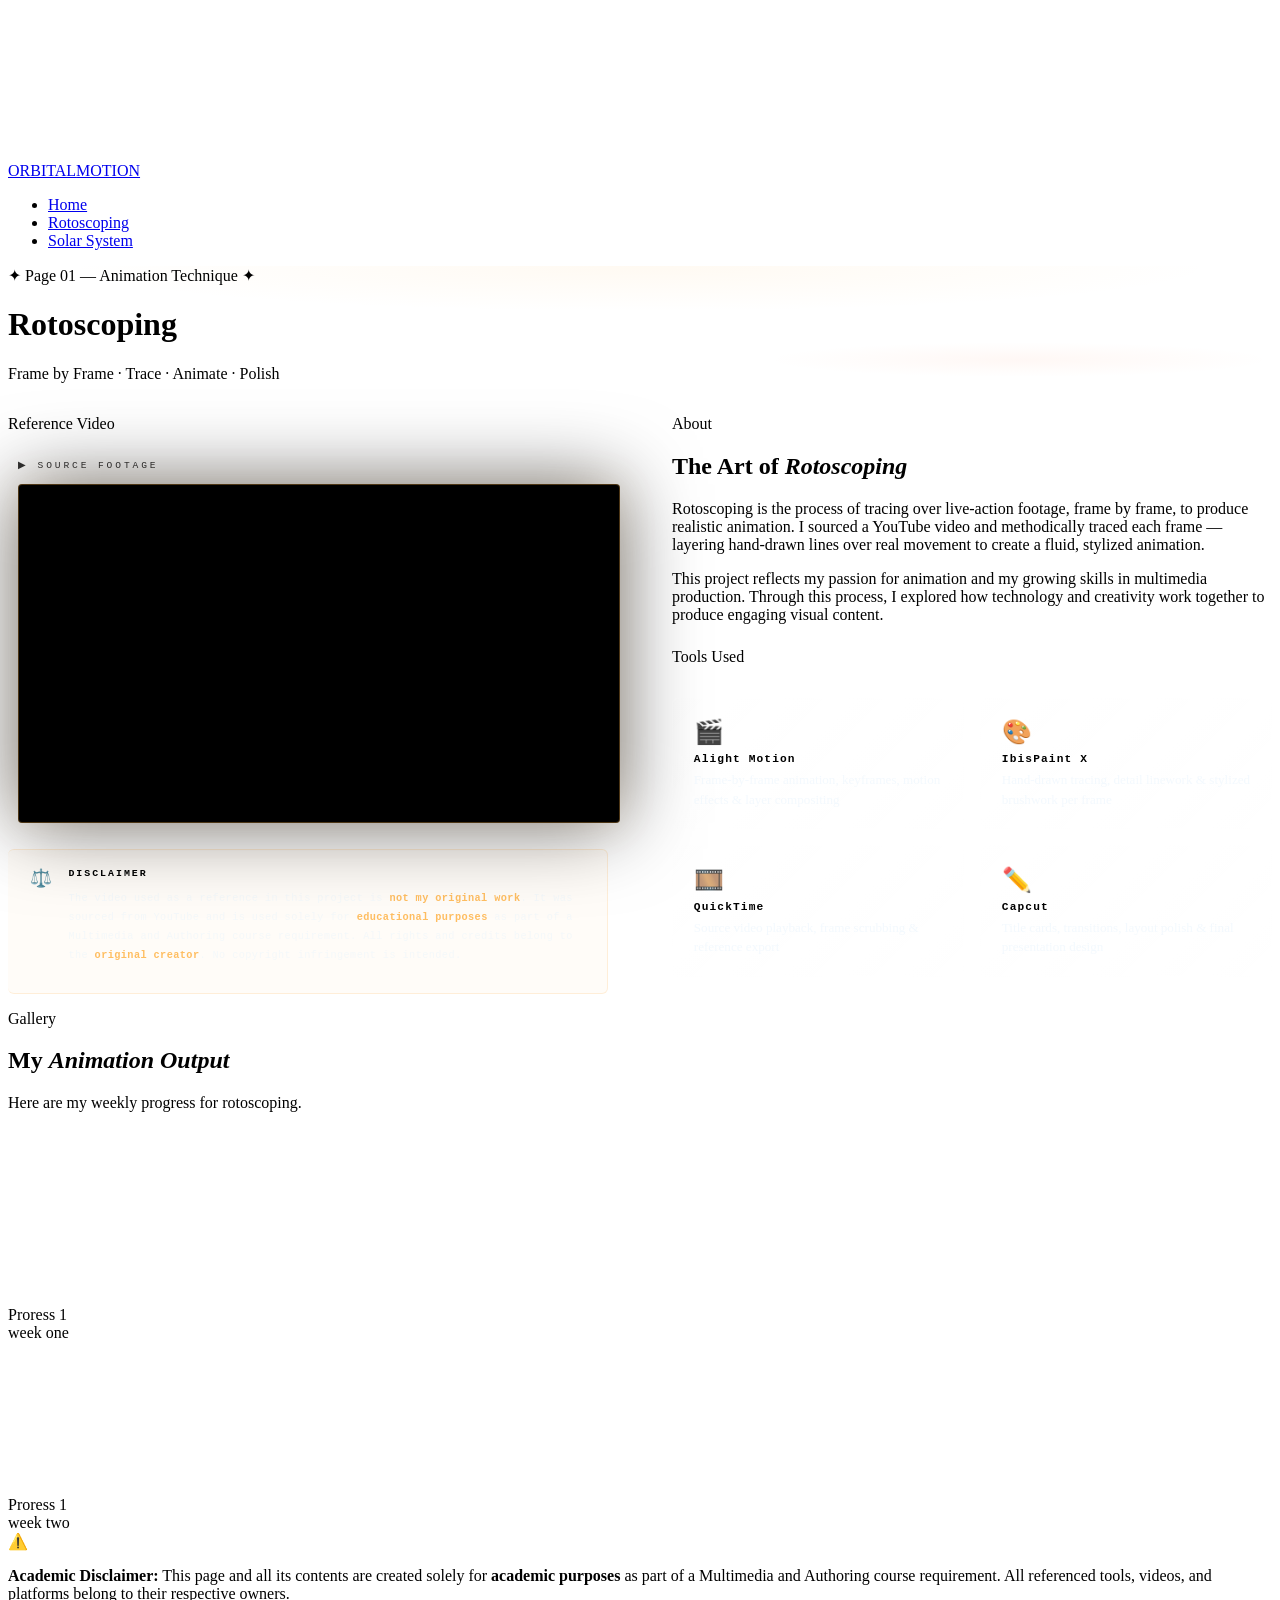
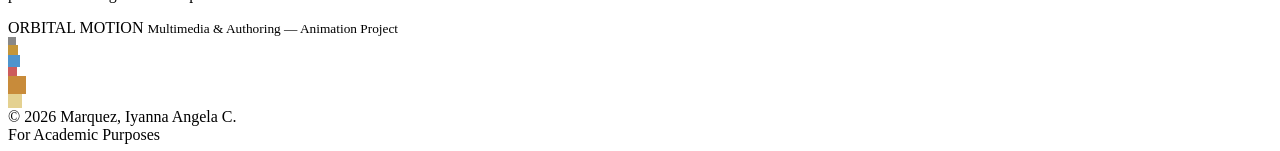
==== rotoscoping.html @ b37dc664 "Update rotoscoping.html" ====
<!DOCTYPE html>
<html lang="en">
<head>
<meta charset="UTF-8"/>
<meta name="viewport" content="width=device-width, initial-scale=1.0"/>
<title>Rotoscoping</title>
<link rel="stylesheet" href="style.css"/>
<style>

  /* ─── PAGE ACCENT ─── */
  :root { --accent: #ffb347; --accent-glow: rgba(255,179,71,0.25); }

  .page-hero {
    background:
      radial-gradient(ellipse 70% 60% at 50% 0%, rgba(255,179,71,0.07) 0%, transparent 65%),
      radial-gradient(ellipse 40% 30% at 80% 80%, rgba(255,107,53,0.05) 0%, transparent 50%);
  }

  /* ─── TWO-COL INTRO ─── */
  .intro-grid {
    display: grid;
    grid-template-columns: 1fr 1fr;
    gap: 4rem;
    align-items: start;
  }

  /* ─── VIDEO EMBED ─── */
  .video-wrap {
    position: relative;
    width: 100%;
    padding: 10px;
  }
  .video-label {
    font-family: 'Space Mono', monospace;
    font-size: 0.6rem; letter-spacing: 0.3em;
    color: var(--solar-gold); text-transform: uppercase;
    margin-bottom: 0.8rem; opacity: 0.8;
  }
  .video-frame {
    position: relative; width: 100%; aspect-ratio: 16/9;
    border-radius: 4px; overflow: hidden;
    border: 1px solid rgba(255,179,71,0.3);
    box-shadow: 0 0 40px rgba(255,179,71,0.1), 0 0 80px rgba(0,0,0,0.6);
    background: #000;
  }
  .video-frame iframe {
    position: absolute; inset: 0; width: 100%; height: 100%;
  }

  /* ─── APP CARDS ─── */
  .app-cards {
    display: grid;
    grid-template-columns: 1fr 1fr;
    gap: 1rem;
    margin-top: 2rem;
  }
  .app-card {
    background: linear-gradient(135deg, rgba(255,255,255,0.04), rgba(255,255,255,0.01));
    border: 1px solid rgba(255,255,255,0.08);
    border-radius: 6px;
    padding: 1.2rem 1.3rem;
    transition: all 0.3s ease;
    position: relative; overflow: hidden;
  }
  .app-card::before {
    content: ''; position: absolute;
    top: 0; left: 0; right: 0; height: 2px;
    opacity: 0; transition: opacity 0.3s;
  }
  .app-card.c-alight::before { background: linear-gradient(to right, #ff6b9d, #ff8c42); }
  .app-card.c-ibis::before   { background: linear-gradient(to right, #6c63ff, #a855f7); }
  .app-card.c-qt::before     { background: linear-gradient(to right, #00c9ff, #4f94cd); }
  .app-card.c-canva::before  { background: linear-gradient(to right, #00c4cc, #7c4dff); }
  .app-card:hover { border-color: rgba(255,179,71,0.3); transform: translateY(-3px); background: rgba(255,179,71,0.04); }
  .app-card:hover::before { opacity: 1; }
  .app-icon  { font-size: 1.5rem; margin-bottom: 0.45rem; display: block; }
  .app-name  { font-family: 'Orbitron', monospace; font-size: 0.7rem; font-weight: 700; color: var(--solar-gold); letter-spacing: 0.1em; margin-bottom: 0.3rem; }
  .app-role  { font-size: 0.82rem; color: rgba(232,244,253,0.5); line-height: 1.5; }

  /* ─── WORKFLOW TIMELINE ─── */
  .timeline {
    display: flex; flex-direction: column; gap: 0;
    margin-top: 1rem;
  }
  .t-step {
    display: flex; gap: 1.2rem; align-items: flex-start;
    padding-bottom: 1.6rem; position: relative;
  }
  .t-step::before {
    content: ''; position: absolute;
    left: 15px; top: 34px; bottom: 0;
    width: 1px;
    background: linear-gradient(to bottom, rgba(255,179,71,0.35), transparent);
  }
  .t-step:last-child::before { display: none; }
  .t-num {
    width: 32px; height: 32px; flex-shrink: 0;
    border: 1px solid var(--solar-gold); border-radius: 50%;
    display: flex; align-items: center; justify-content: center;
    font-family: 'Orbitron', monospace; font-size: 0.58rem; font-weight: 700;
    color: var(--solar-gold); background: rgba(255,179,71,0.07);
  }
  .t-body { padding-top: 0.4rem; }
  .t-label { font-family: 'Orbitron', monospace; font-size: 0.7rem; font-weight: 700; color: var(--starlight); letter-spacing: 0.08em; margin-bottom: 0.2rem; }
  .t-detail { font-size: 0.83rem; color: rgba(232,244,253,0.5); line-height: 1.55; }

  /* ─── MEDIA SECTION ─── */
  .media-section-header {
    display: flex; align-items: flex-end;
    justify-content: space-between;
    margin-bottom: 1.5rem; flex-wrap: wrap; gap: 1rem;
  }
  .media-count {
    font-family: 'Space Mono', monospace;
    font-size: 0.6rem; letter-spacing: 0.2em;
    color: rgba(232,244,253,0.3); text-transform: uppercase;
  }

  /* ─── VIDEO DISCLAIMER ─── */
  .vd-box {
    display: flex; gap: 1rem; align-items: flex-start;
    background: rgba(255,179,71,0.04);
    border: 1px solid rgba(255,179,71,0.18);
    border-left: 3px solid var(--solar-gold);
    border-radius: 6px;
    padding: 1.1rem 1.4rem;
    margin-top: 1rem;
  }
  .vd-box .vd-icon { font-size: 1.1rem; flex-shrink: 0; }
  .vd-box .vd-label {
    display: block; font-family: 'Orbitron', monospace;
    font-size: 0.62rem; font-weight: 700;
    letter-spacing: 0.2em; text-transform: uppercase;
    color: var(--solar-gold); margin-bottom: 0.35rem;
  }
  .vd-box .vd-text {
    font-family: 'Space Mono', monospace;
    font-size: 0.64rem; line-height: 1.85; letter-spacing: 0.04em;
    color: rgba(232,244,253,0.46);
  }
  .vd-box .vd-text strong { color: rgba(255,179,71,0.85); }

  @media (max-width: 900px) {
    .intro-grid { grid-template-columns: 1fr; gap: 2.5rem; }
    .app-cards  { grid-template-columns: 1fr; }
  }
</style>
</head>
<body>

<div id="cursor"></div>
<div id="cursor-trail"></div>
<canvas id="starfield"></canvas>

<nav>
  <a href="index.html" class="nav-logo">ORBITAL<span>MOTION</span></a>
  <ul class="nav-links">
    <li><a href="index.html">Home</a></li>
    <li><a href="rotoscoping.html" class="active">Rotoscoping</a></li>
    <li><a href="solar-system.html">Solar System</a></li>
  </ul>
</nav>

<!-- ═══ PAGE HERO ═══ -->
<div class="page-hero">
  <p class="page-eyebrow">✦ Page 01 — Animation Technique ✦</p>
  <h1 class="page-title">Rotoscoping</h1>
  <p class="page-sub">Frame by Frame · Trace · Animate · Polish</p>
</div>

<!-- ═══ INTRO + VIDEO ═══ -->
<div class="section">
  <div class="intro-grid">

    <!-- LEFT: Video -->
    <div>
      <p class="section-label">Reference Video</p>
      <div class="video-wrap">
        <div class="video-label">▶ Source Footage</div>
        <div style="position:relative;">
          <span class="vcorner vc-tl"></span>
          <span class="vcorner vc-tr"></span>
          <span class="vcorner vc-bl"></span>
          <span class="vcorner vc-br"></span>
          <div class="video-frame">
            
            <iframe
              src="https://www.youtube.com/embed/VbytAZQogH0"
              title="Rotoscoping Reference Video"
              frameborder="0"
              allow="accelerometer; autoplay; clipboard-write; encrypted-media; gyroscope; picture-in-picture"
              allowfullscreen>
            </iframe>
          </div>
        </div>
      </div>
      <div class="vd-box">
        <span class="vd-icon">⚖️</span>
        <div>
          <span class="vd-label">Disclaimer</span>
          <p class="vd-text">The video used as a reference in this project is <strong>not my original work</strong>. It was sourced from YouTube and is used solely for <strong>educational purposes</strong> as part of a Multimedia and Authoring course requirement. All rights and credits belong to the <strong>original creator</strong>. No copyright infringement is intended.</p>
        </div>
      </div>
    </div>

    <!-- RIGHT: Info -->
    <div>
      <p class="section-label">About</p>
      <h2 class="section-title">The Art of <em>Rotoscoping</em></h2>
      <p class="section-desc">Rotoscoping is the process of tracing over live-action footage, frame by frame, to produce realistic animation. I sourced a YouTube video and methodically traced each frame — layering hand-drawn lines over real movement to create a fluid, stylized animation.</p>
      <p class="section-desc">This project reflects my passion for animation and my growing skills in multimedia production. Through this process, I explored how technology and creativity work together to produce engaging visual content.</p>

      <!-- TOOLS -->
      <p class="section-label" style="margin-top:1.5rem;">Tools Used</p>
      <div class="app-cards">
        <div class="app-card c-alight">
          <span class="app-icon">🎬</span>
          <div class="app-name">Alight Motion</div>
          <div class="app-role">Frame-by-frame animation, keyframes, motion effects &amp; layer compositing</div>
        </div>
        <div class="app-card c-ibis">
          <span class="app-icon">🎨</span>
          <div class="app-name">IbisPaint X</div>
          <div class="app-role">Hand-drawn tracing, detail linework &amp; stylized brushwork per frame</div>
        </div>
        <div class="app-card c-qt">
          <span class="app-icon">🎞️</span>
          <div class="app-name">QuickTime</div>
          <div class="app-role">Source video playback, frame scrubbing &amp; reference export</div>
        </div>
        <div class="app-card c-canva">
          <span class="app-icon">✏️</span>
          <div class="app-name">Capcut</div>
          <div class="app-role">Title cards, transitions, layout polish &amp; final presentation design</div>
        </div>
      </div>
    </div>

  </div>
</div>

<div class="divider"></div>

<!-- ═══ MEDIA GALLERY═══ -->
<div class="section">
  <div class="media-section-header">
    <div>
      <p class="section-label">Gallery</p>
      <h2 class="section-title">My <em>Animation Output</em></h2>
      <p class="section-desc">Here are my weekly progress for rotoscoping.</p>
    </div>
    <span class="media-count"></span>
  </div>
  
  <!-- Final -->
  <!--
  <div class="media-grid">
   
    <div class="media-card">
      <div class="media-placeholder">
        <span class="media-placeholder-icon">🎬</span>
        <span class="media-placeholder-text">To accomplish</span>
      </div>
      <div class="media-card-top" style="background: linear-gradient(to right, #ff6b9d, #ffb347);"></div>
      <div class="media-info">
        <div class="media-title">Final Rotoscoping Animation</div>
        <div class="media-desc">To be accomplished after week twelve</div>
      </div>
    </div> --!>

    <!-- Progress 1 -->
    <div class="media-card">
      <div class="media-embed">
        <iframe src="https://www.youtube.com/embed/d7saIX1YpRc" frameborder="0" allowfullscreen></iframe>
      </div>
      <div class="media-info">
        <div class="media-title">Proress 1</div>
        <div class="media-desc">week one</div>
      </div>
    </div>
    
       <!-- Progress 2 -->
    <div class="media-card">
      <div class="media-embed">
        <iframe src="https://www.youtube.com/embed/OAbvPOMg3tg" frameborder="0" allowfullscreen></iframe>
      </div>
      <div class="media-info">
        <div class="media-title">Proress 1</div>
        <div class="media-desc">week two</div>
      </div>
    </div>

        <!-- Progress 3 -->   

  </div>
</div>

<!-- ACADEMIC DISCLAIMER -->
<div class="disclaimer-banner">
  <span class="disclaimer-icon">⚠️</span>
  <p><strong>Academic Disclaimer:</strong> This page and all its contents are created solely for <strong>academic purposes</strong> as part of a Multimedia and Authoring course requirement. All referenced tools, videos, and platforms belong to their respective owners.</p>
</div>

<footer>
  <div class="footer-brand">
    ORBITAL MOTION
    <small>Multimedia &amp; Authoring — Animation Project</small>
  </div>
  <div class="footer-planets">
    <div class="fp" style="background:#888;width:8px;height:8px;"></div>
    <div class="fp" style="background:#c4963a;width:10px;height:10px;"></div>
    <div class="fp" style="background:#4f94cd;width:12px;height:12px;"></div>
    <div class="fp" style="background:#cd5c5c;width:9px;height:9px;"></div>
    <div class="fp" style="background:#c88b3a;width:18px;height:18px;"></div>
    <div class="fp" style="background:#e4d191;width:14px;height:14px;"></div>
  </div>
  <div class="footer-copy">© 2026 Marquez, Iyanna Angela C.<br/>For Academic Purposes</div>
</footer>

<script src="stars.js"></script>
</body>
</html>
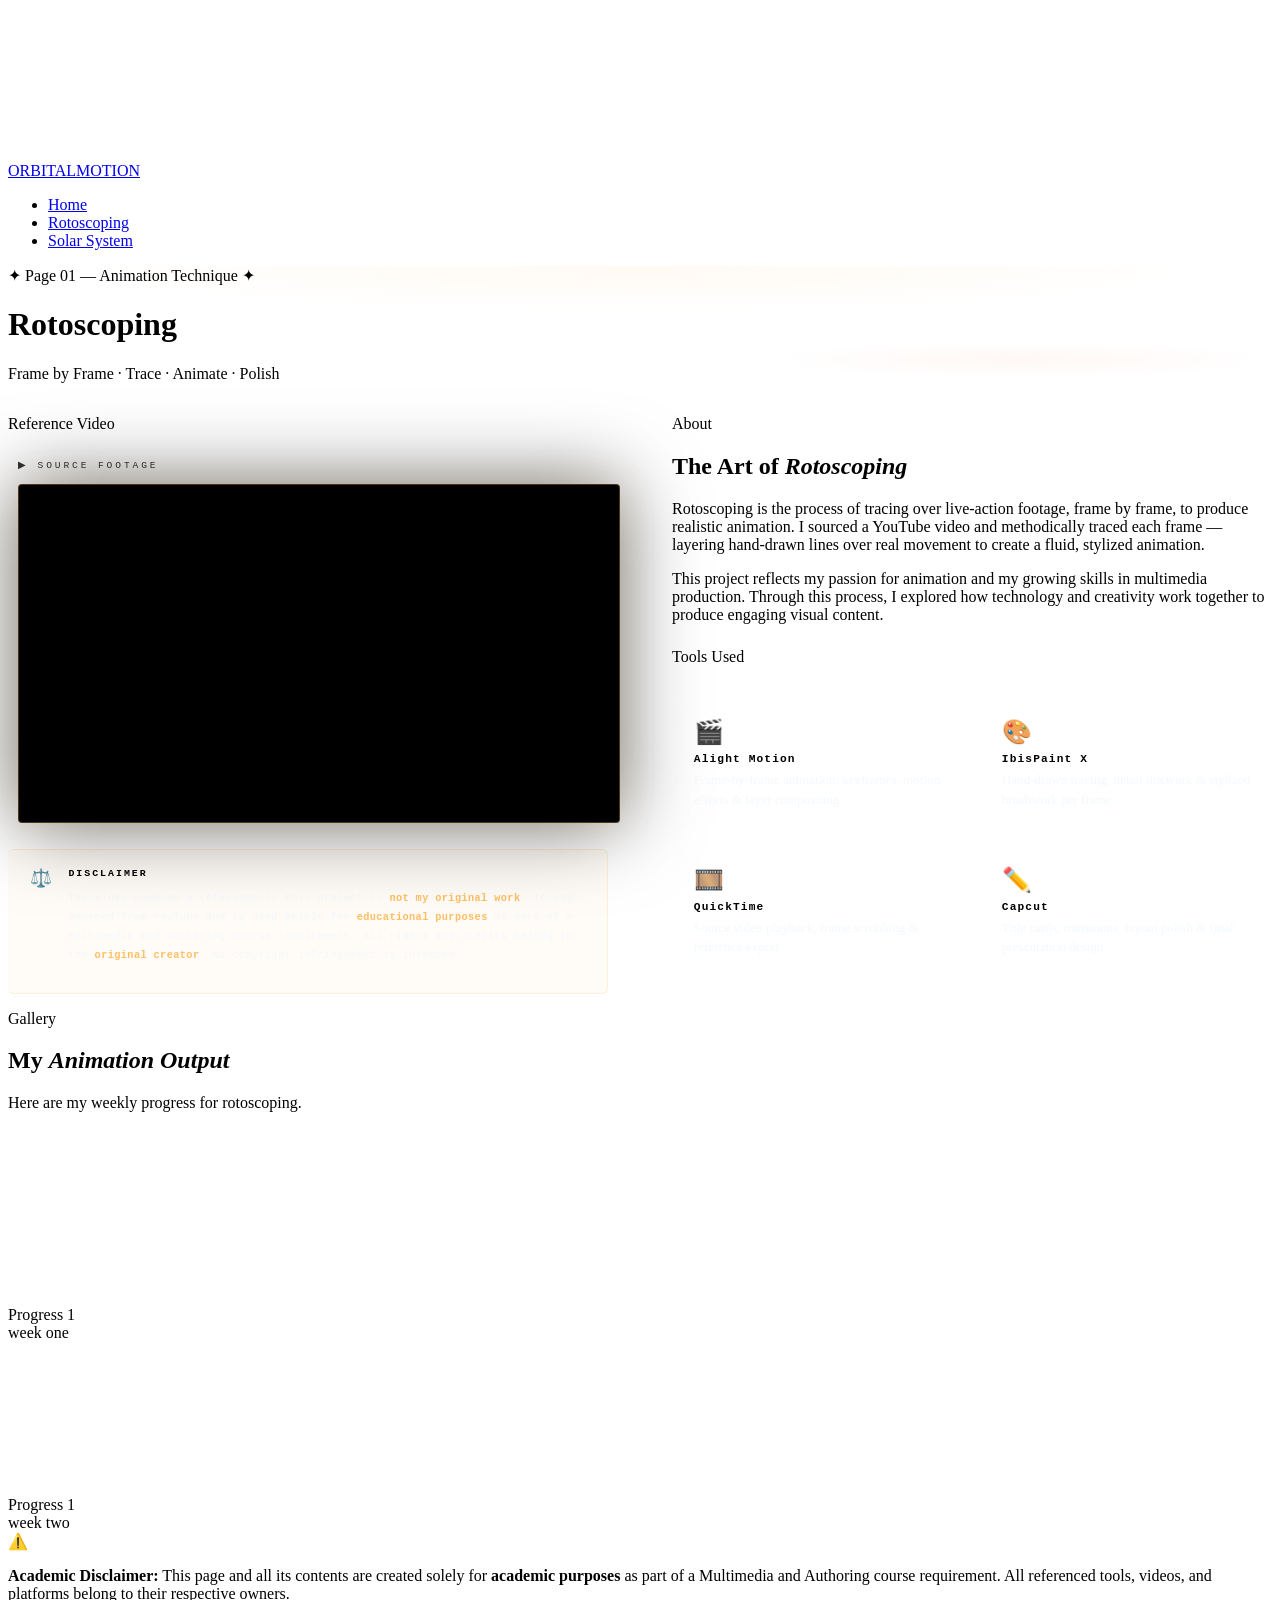
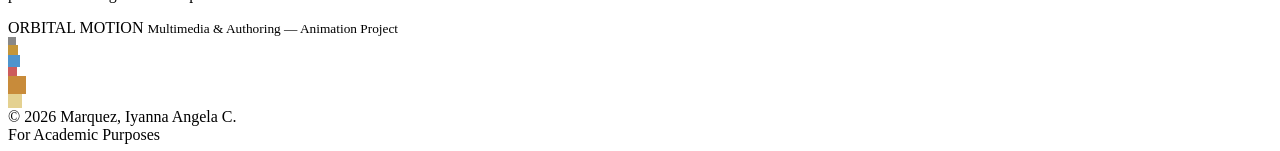
==== commit 52cb1bb1: "Fix typo in media titles from 'Proress' to 'Progress'" ====
--- a/rotoscoping.html
+++ b/rotoscoping.html
@@ -251,11 +251,11 @@
     </div>
     <span class="media-count"></span>
   </div>
-  
+
+  <div class="media-grid">
+      
   <!-- Final -->
   <!--
-  <div class="media-grid">
-   
     <div class="media-card">
       <div class="media-placeholder">
         <span class="media-placeholder-icon">🎬</span>
@@ -274,7 +274,7 @@
         <iframe src="https://www.youtube.com/embed/d7saIX1YpRc" frameborder="0" allowfullscreen></iframe>
       </div>
       <div class="media-info">
-        <div class="media-title">Proress 1</div>
+        <div class="media-title">Progress 1</div>
         <div class="media-desc">week one</div>
       </div>
     </div>
@@ -285,7 +285,7 @@
         <iframe src="https://www.youtube.com/embed/OAbvPOMg3tg" frameborder="0" allowfullscreen></iframe>
       </div>
       <div class="media-info">
-        <div class="media-title">Proress 1</div>
+        <div class="media-title">Progress 1</div>
         <div class="media-desc">week two</div>
       </div>
     </div>
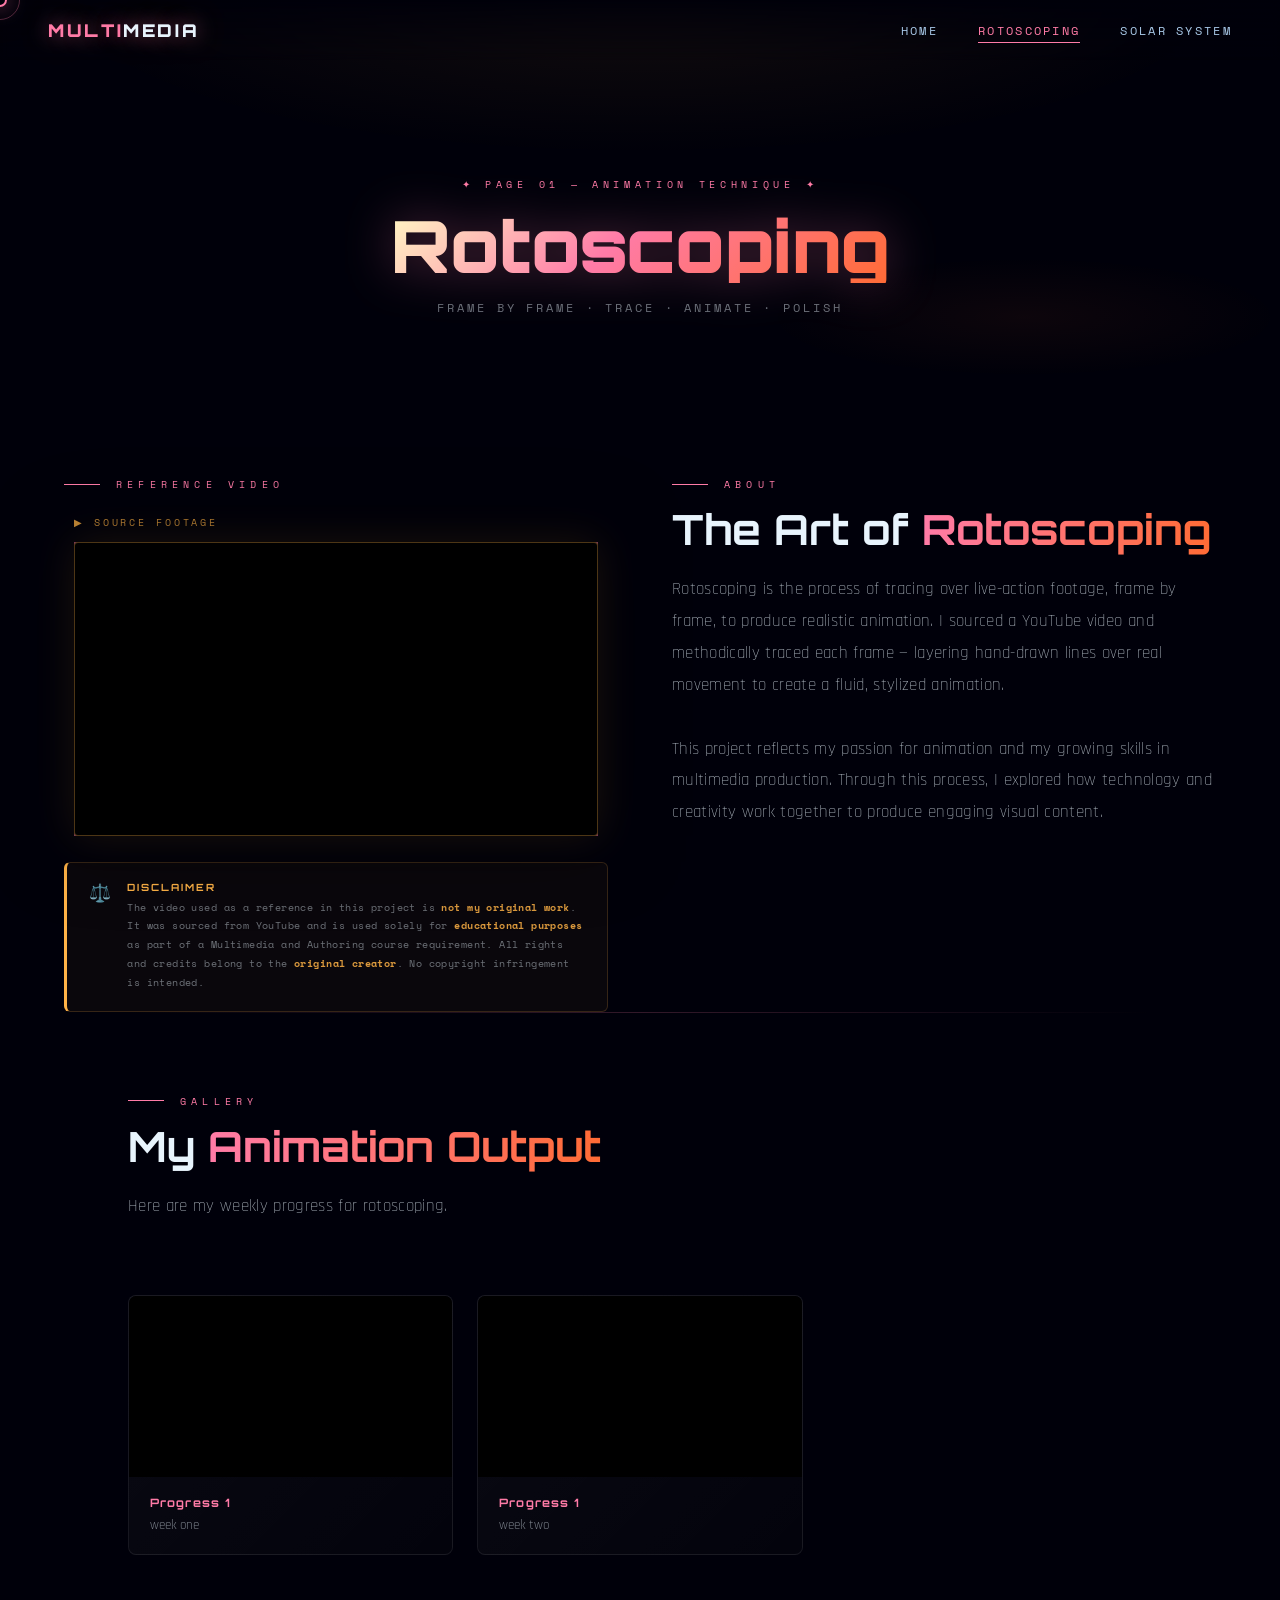
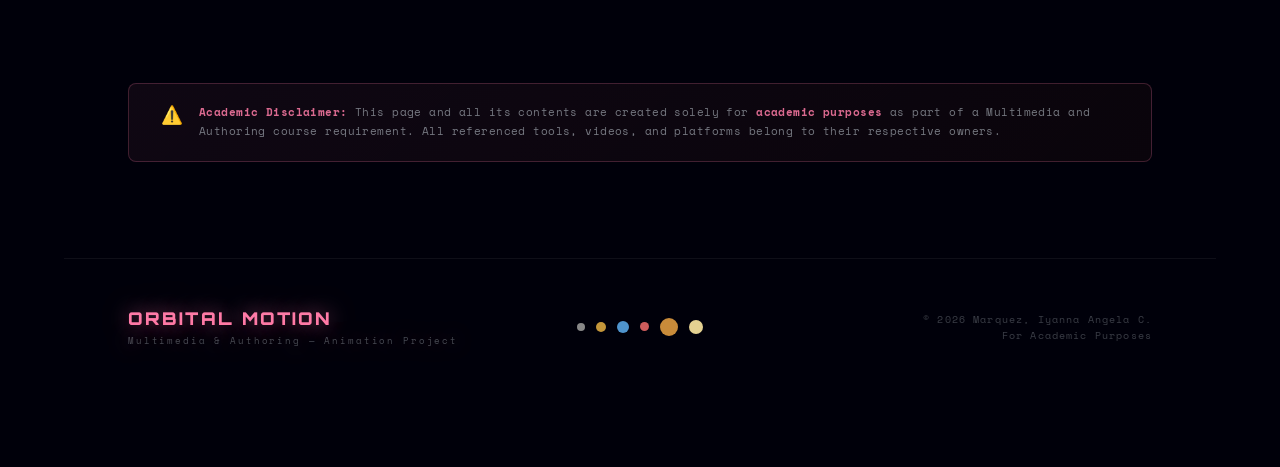
==== commit 812fcb41: "Update rotoscoping.html" ====
--- a/rotoscoping.html
+++ b/rotoscoping.html
@@ -153,7 +153,7 @@
 <canvas id="starfield"></canvas>
 
 <nav>
-  <a href="index.html" class="nav-logo">ORBITAL<span>MOTION</span></a>
+  <a href="index.html" class="nav-logo">MULTI<span>MEDIA</span></a>
   <ul class="nav-links">
     <li><a href="index.html">Home</a></li>
     <li><a href="rotoscoping.html" class="active">Rotoscoping</a></li>
@@ -211,7 +211,7 @@
       <p class="section-desc">This project reflects my passion for animation and my growing skills in multimedia production. Through this process, I explored how technology and creativity work together to produce engaging visual content.</p>
 
       <!-- TOOLS -->
-      <p class="section-label" style="margin-top:1.5rem;">Tools Used</p>
+      <!--<p class="section-label" style="margin-top:1.5rem;">Tools Used</p>
       <div class="app-cards">
         <div class="app-card c-alight">
           <span class="app-icon">🎬</span>
@@ -235,7 +235,7 @@
         </div>
       </div>
     </div>
-
+-->
   </div>
 </div>
 
--- a/style.css
+++ b/style.css
@@ -0,0 +1,385 @@
+@import url('https://fonts.googleapis.com/css2?family=Orbitron:wght@400;700;900&family=Space+Mono:ital,wght@0,400;0,700;1,400&family=Rajdhani:wght@300;400;600&display=swap');
+
+:root {
+  --void: #00000a;
+  --solar-gold: #ffb347;
+  --solar-amber: #ff8c00;
+  --pink: #ff7ba7;
+  --plasma: #ff6b35;
+  --starlight: #e8f4fd;
+  --stardust: #a8c8e8;
+  --glow-gold: 0 0 20px rgba(255,179,71,0.6), 0 0 60px rgba(255,179,71,0.3);
+  --glow-plasma: 0 0 20px rgba(255,107,53,0.6), 0 0 60px rgba(255,107,53,0.3);
+  --glow-blue: 0 0 20px rgba(79,148,205,0.6), 0 0 60px rgba(79,148,205,0.2);
+}
+
+*, *::before, *::after { box-sizing: border-box; margin: 0; padding: 0; }
+html { scroll-behavior: smooth; }
+
+body {
+  font-family: 'Rajdhani', sans-serif;
+  background: var(--void);
+  color: var(--starlight);
+  overflow-x: hidden;
+  cursor: none;
+}
+
+/* ─── CURSOR ─── */
+#cursor {
+  width: 14px; height: 14px;
+  border: 2px solid var(--pink);
+  border-radius: 50%;
+  position: fixed; top: 0; left: 0;
+  pointer-events: none; z-index: 9999;
+  transform: translate(-50%,-50%);
+  transition: transform 0.1s ease;
+  box-shadow: 0 0 20px rgba(255, 123, 167, 0.6), 0 0 60px rgba(255, 123, 167, 0.3);
+}
+#cursor-trail {
+  width: 40px; height: 40px;
+  border: 1px solid rgba(255, 123, 167, 0.3);
+  border-radius: 50%;
+  position: fixed; top: 0; left: 0;
+  pointer-events: none; z-index: 9998;
+  transform: translate(-50%,-50%);
+  transition: top 0.15s ease, left 0.15s ease;
+}
+
+/* ─── STARFIELD ─── */
+#starfield { position: fixed; inset: 0; z-index: 0; pointer-events: none; }
+
+/* ─── NAV ─── */
+nav {
+  position: fixed; top: 0; left: 0; right: 0;
+  z-index: 1000;
+  display: flex; align-items: center; justify-content: space-between;
+  padding: 1.2rem 3rem;
+  background: linear-gradient(to bottom, rgba(0,0,10,0.95), transparent);
+  backdrop-filter: blur(4px);
+}
+.nav-logo {
+  font-family: 'Orbitron', monospace;
+  font-size: 1.1rem; font-weight: 900;
+  color: var(--pink);
+  letter-spacing: 0.15em;
+  text-shadow: 0 0 20px rgba(255, 123, 167, 0.6), 0 0 60px rgba(255, 123, 167, 0.3);
+  text-decoration: none;
+}
+.nav-logo span { color: var(--starlight); }
+.nav-links { display: flex; gap: 2.5rem; list-style: none; }
+.nav-links a {
+  font-family: 'Space Mono', monospace;
+  font-size: 0.72rem; letter-spacing: 0.2em;
+  text-transform: uppercase;
+  color: var(--stardust);
+  text-decoration: none;
+  position: relative;
+  transition: color 0.3s;
+}
+.nav-links a::after {
+  content: '';
+  position: absolute; bottom: -4px; left: 0; right: 0;
+  height: 1px; background: var(--pink);
+  transform: scaleX(0); transform-origin: left;
+  transition: transform 0.3s ease;
+}
+.nav-links a:hover, .nav-links a.active { color: var(--pink); }
+.nav-links a:hover::after, .nav-links a.active::after { transform: scaleX(1); }
+
+/* ─── PAGE HERO ─── */
+.page-hero {
+  position: relative; z-index: 5;
+  min-height: 44vh;
+  display: flex; flex-direction: column;
+  align-items: center; justify-content: center;
+  text-align: center;
+  padding: 10rem 2rem 4rem;
+}
+.page-eyebrow {
+  font-family: 'Space Mono', monospace;
+  font-size: 0.65rem; letter-spacing: 0.45em;
+  color: var(--pink); text-transform: uppercase;
+  margin-bottom: 1rem;
+  opacity: 0; animation: fadeUp 0.7s ease 0.2s forwards;
+}
+.page-title {
+  font-family: 'Orbitron', monospace;
+  font-size: clamp(2.4rem, 6vw, 4.5rem);
+  font-weight: 900; line-height: 1.05;
+  background: linear-gradient(135deg, #fff9c4 0%, var(--pink) 45%, var(--plasma) 100%);
+  -webkit-background-clip: text; -webkit-text-fill-color: transparent;
+  background-clip: text;
+  filter: drop-shadow(0 0 24px rgba(255, 123, 167, 0.35));
+  margin-bottom: 1rem;
+  opacity: 0; animation: fadeUp 0.7s ease 0.35s forwards;
+}
+.page-sub {
+  font-family: 'Space Mono', monospace;
+  font-size: 0.72rem; letter-spacing: 0.25em;
+  color: rgba(232,244,253,0.45); text-transform: uppercase;
+  opacity: 0; animation: fadeUp 0.7s ease 0.5s forwards;
+}
+
+/* ─── SECTION SHARED ─── */
+.section {
+  position: relative; z-index: 5;
+  padding: 5rem 4rem;
+  max-width: 1300px; margin: 0 auto;
+}
+.section-label {
+  font-family: 'Space Mono', monospace;
+  font-size: 0.65rem; letter-spacing: 0.5em;
+  color: var(--pink); text-transform: uppercase;
+  margin-bottom: 0.8rem;
+  display: flex; align-items: center; gap: 1rem;
+}
+.section-label::before {
+  content: ''; display: inline-block;
+  width: 36px; height: 1px; background: var(--pink);
+}
+.section-title {
+  font-family: 'Orbitron', monospace;
+  font-size: clamp(1.5rem, 3.5vw, 2.6rem);
+  font-weight: 700; color: var(--starlight);
+  margin-bottom: 1.2rem; line-height: 1.2;
+}
+.section-title em {
+  font-style: normal;
+  background: linear-gradient(90deg, var(--pink), var(--plasma));
+  -webkit-background-clip: text; -webkit-text-fill-color: transparent;
+  background-clip: text;
+}
+.section-desc {
+  font-size: 1.05rem; line-height: 1.9;
+  color: rgba(232,244,253,0.75);
+  font-weight: 300; letter-spacing: 0.02em;
+  max-width: 720px;
+  margin-bottom: 2rem;
+}
+
+/* ─── MEDIA GRID ─── */
+.media-grid {
+  display: grid;
+  grid-template-columns: repeat(auto-fill, minmax(320px, 1fr));
+  gap: 1.5rem;
+  margin-top: 2.5rem;
+}
+.media-card {
+  background: linear-gradient(135deg, rgba(255,255,255,0.04), rgba(255,255,255,0.01));
+  border: 1px solid rgba(255,255,255,0.08);
+  border-radius: 8px;
+  overflow: hidden;
+  transition: all 0.35s ease;
+  position: relative;
+}
+.media-card:hover {
+  border-color: rgba(255, 123, 167, 0.3);
+  transform: translateY(-4px);
+  box-shadow: 0 12px 40px rgba(0,0,0,0.4), 0 0 30px rgba(255, 123, 167, 0.06);
+}
+.media-card-top {
+  position: absolute; top: 0; left: 0; right: 0;
+  height: 2px; opacity: 0;
+  transition: opacity 0.3s;
+}
+.media-card:hover .media-card-top { opacity: 1; }
+.media-embed {
+  position: relative; width: 100%; aspect-ratio: 16/9;
+  background: #000;
+}
+.media-embed iframe {
+  position: absolute; inset: 0; width: 100%; height: 100%;
+}
+.media-placeholder {
+  position: relative; width: 100%; aspect-ratio: 16/9;
+  background: linear-gradient(135deg, rgba(10,10,40,0.9), rgba(5,5,20,0.95));
+  display: flex; flex-direction: column;
+  align-items: center; justify-content: center; gap: 1rem;
+  border-bottom: 1px solid rgba(255,255,255,0.06);
+}
+.media-placeholder-icon { font-size: 2.5rem; opacity: 0.4; }
+.media-placeholder-text {
+  font-family: 'Space Mono', monospace;
+  font-size: 0.62rem; letter-spacing: 0.25em;
+  color: rgba(232,244,253,0.25); text-transform: uppercase;
+  text-align: center; padding: 0 1rem;
+}
+.media-upload-badge {
+  position: absolute; top: 10px; right: 10px;
+  background: rgba(255, 123, 167, 0.12);
+  border: 1px dashed rgba(255, 123, 167, 0.35);
+  border-radius: 4px;
+  padding: 0.25rem 0.6rem;
+  font-family: 'Space Mono', monospace;
+  font-size: 0.55rem; letter-spacing: 0.15em;
+  color: rgba(255, 123, 167, 0.6); text-transform: uppercase;
+}
+.media-info {
+  padding: 1.1rem 1.3rem;
+}
+.media-title {
+  font-family: 'Orbitron', monospace;
+  font-size: 0.72rem; font-weight: 700;
+  color: var(--pink); letter-spacing: 0.1em;
+  margin-bottom: 0.35rem;
+}
+.media-desc {
+  font-size: 0.84rem; color: rgba(232,244,253,0.5);
+  line-height: 1.55;
+}
+
+/* ─── DIVIDER ─── */
+.divider {
+  position: relative; z-index: 5;
+  height: 1px; margin: 0 4rem;
+  background: linear-gradient(to right, transparent, rgba(255, 123, 167, 0.2), transparent);
+}
+
+/* ─── DISCLAIMER ─── */
+.disclaimer-banner {
+  position: relative; z-index: 5;
+  display: flex; align-items: flex-start; gap: 1rem;
+  margin: 3rem 4rem 0;
+  padding: 1.2rem 2rem;
+  background: linear-gradient(135deg, rgba(255, 123, 167, 0.06), rgba(255,107,53,0.04));
+  border: 1px solid rgba(255, 123, 167, 0.22);
+  border-radius: 8px;
+}
+.disclaimer-icon { font-size: 1.1rem; flex-shrink: 0; margin-top: 0.1rem; }
+.disclaimer-banner p {
+  font-family: 'Space Mono', monospace;
+  font-size: 0.67rem; line-height: 1.8; letter-spacing: 0.04em;
+  color: rgba(232,244,253,0.48);
+}
+.disclaimer-banner strong { color: rgba(255, 123, 167, 0.85); }
+
+/* ─── VIDEO DISCLAIMER ─── */
+.video-disclaimer {
+  display: flex; gap: 1rem; align-items: flex-start;
+  background: linear-gradient(135deg, rgba(255, 123, 167, 0.05), rgba(255,107,53,0.03));
+  border: 1px solid rgba(255, 123, 167, 0.18);
+  border-left: 3px solid var(--pink);
+  border-radius: 6px;
+  padding: 1.1rem 1.4rem;
+  margin-top: 1.2rem;
+}
+.vd-icon { font-size: 1.1rem; flex-shrink: 0; margin-top: 0.1rem; }
+.vd-label {
+  display: block;
+  font-family: 'Orbitron', monospace;
+  font-size: 0.62rem; font-weight: 700;
+  letter-spacing: 0.2em; text-transform: uppercase;
+  color: var(--pink); margin-bottom: 0.35rem;
+}
+.vd-text {
+  font-family: 'Space Mono', monospace;
+  font-size: 0.65rem; line-height: 1.85; letter-spacing: 0.04em;
+  color: rgba(232,244,253,0.48);
+}
+.vd-text strong { color: rgba(255, 123, 167, 0.85); }
+
+/* ─── FOOTER ─── */
+footer {
+  position: relative; z-index: 5;
+  border-top: 1px solid rgba(255,255,255,0.06);
+  padding: 3rem 4rem 2.5rem;
+  margin-top: 6rem;
+  display: grid;
+  grid-template-columns: 1fr auto 1fr;
+  align-items: center; gap: 2rem;
+}
+.footer-brand {
+  font-family: 'Orbitron', monospace;
+  font-size: 1.1rem; font-weight: 900;
+  color: var(--pink); letter-spacing: 0.12em;
+  text-shadow: 0 0 20px rgba(255, 123, 167, 0.6), 0 0 60px rgba(255, 123, 167, 0.3);
+}
+.footer-brand small {
+  display: block;
+  font-family: 'Space Mono', monospace;
+  font-size: 0.58rem; letter-spacing: 0.2em;
+  color: rgba(232,244,253,0.3);
+  margin-top: 0.3rem; font-weight: 400;
+}
+.footer-planets {
+  display: flex; gap: 0.7rem; justify-content: center; align-items: center;
+}
+.fp { border-radius: 50%; flex-shrink: 0; }
+.footer-copy {
+  font-family: 'Space Mono', monospace;
+  font-size: 0.6rem; letter-spacing: 0.12em;
+  color: rgba(232,244,253,0.25);
+  text-align: right; line-height: 1.7;
+}
+
+/* ─── BUTTONS ─── */
+.btn-primary {
+  font-family: 'Orbitron', monospace;
+  font-size: 0.72rem; letter-spacing: 0.18em;
+  padding: 0.9rem 2.2rem;
+  background: linear-gradient(135deg, var(--pink), var(--plasma));
+  color: var(--void); text-decoration: none;
+  border-radius: 2px; font-weight: 700;
+  text-transform: uppercase;
+  transition: all 0.3s ease;
+  box-shadow: 0 0 20px rgba(255, 123, 167, 0.6), 0 0 60px rgba(255, 123, 167, 0.3);
+  display: inline-block;
+}
+.btn-primary:hover { transform: translateY(-2px) scale(1.03); box-shadow: 0 0 40px rgba(255, 123, 167, 0.8); }
+.btn-outline {
+  font-family: 'Orbitron', monospace;
+  font-size: 0.72rem; letter-spacing: 0.18em;
+  padding: 0.9rem 2.2rem;
+  border: 1px solid var(--pink);
+  color: var(--pink); text-decoration: none;
+  border-radius: 2px; font-weight: 700;
+  text-transform: uppercase;
+  transition: all 0.3s ease;
+  display: inline-block;
+}
+.btn-outline:hover { background: rgba(255, 123, 167, 0.1); box-shadow: 0 0 20px rgba(255, 123, 167, 0.6), 0 0 60px rgba(255, 123, 167, 0.3); transform: translateY(-2px); }
+
+/* ─── CORNER BRACKETS ─── */
+.vcorner {
+  position: absolute;
+  width: 18px; height: 18px;
+  border-color: var(--pink);
+  border-style: solid; opacity: 0.55;
+}
+.vc-tl { top: 0; left: 0; border-width: 2px 0 0 2px; }
+.vc-tr { top: 0; right: 0; border-width: 2px 2px 0 0; }
+.vc-bl { bottom: 0; left: 0; border-width: 0 0 2px 2px; }
+.vc-br { bottom: 0; right: 0; border-width: 0 2px 2px 0; }
+
+/* ─── ANIMATIONS ─── */
+@keyframes fadeUp {
+  from { opacity: 0; transform: translateY(24px); }
+  to   { opacity: 1; transform: translateY(0); }
+}
+@keyframes orbit-spin { to { transform: rotate(360deg); } }
+@keyframes sun-pulse {
+  0%,100% { box-shadow: 0 0 60px 20px rgba(255,200,50,0.8), 0 0 120px 40px rgba(255,140,0,0.5), 0 0 200px 80px rgba(255,100,0,0.3); }
+  50%     { box-shadow: 0 0 80px 30px rgba(255,210,60,0.9), 0 0 160px 60px rgba(255,150,0,0.6), 0 0 280px 100px rgba(255,110,0,0.35); }
+}
+
+/* ─── SHARED STARFIELD SCRIPT STYLES ─── */
+.orbit-ring {
+  position: absolute;
+  border: 1px solid rgba(255,179,71,0.1);
+  border-radius: 50%;
+  animation: orbit-spin linear infinite;
+  pointer-events: none;
+}
+
+/* ─── RESPONSIVE ─── */
+@media (max-width: 900px) {
+  nav { padding: 1rem 1.5rem; }
+  .nav-links { gap: 1.5rem; }
+  .section { padding: 3.5rem 1.5rem; }
+  footer { grid-template-columns: 1fr; text-align: center; padding: 2rem 1.5rem; }
+  .footer-copy { text-align: center; }
+  .disclaimer-banner { margin: 2rem 1.5rem 0; }
+  .divider { margin: 0 1.5rem; }
+  .media-grid { grid-template-columns: 1fr; }
+}
+
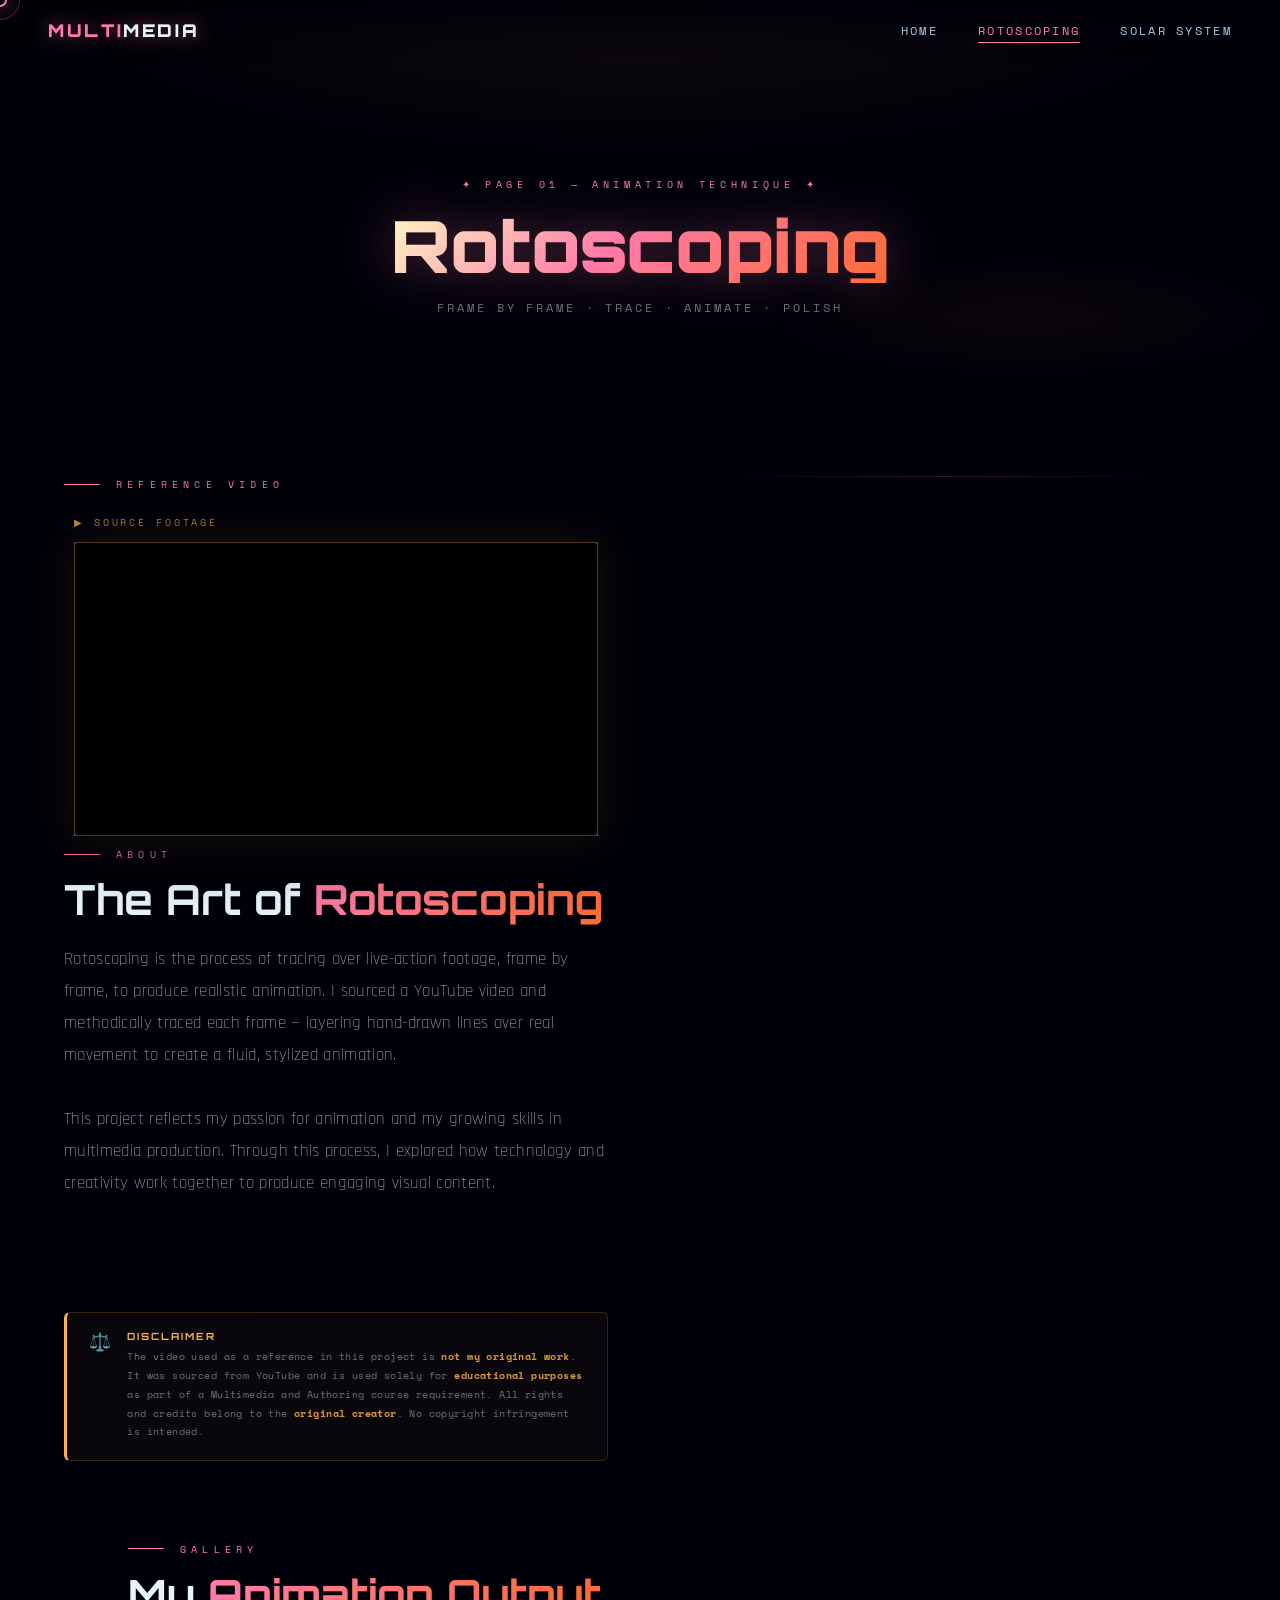
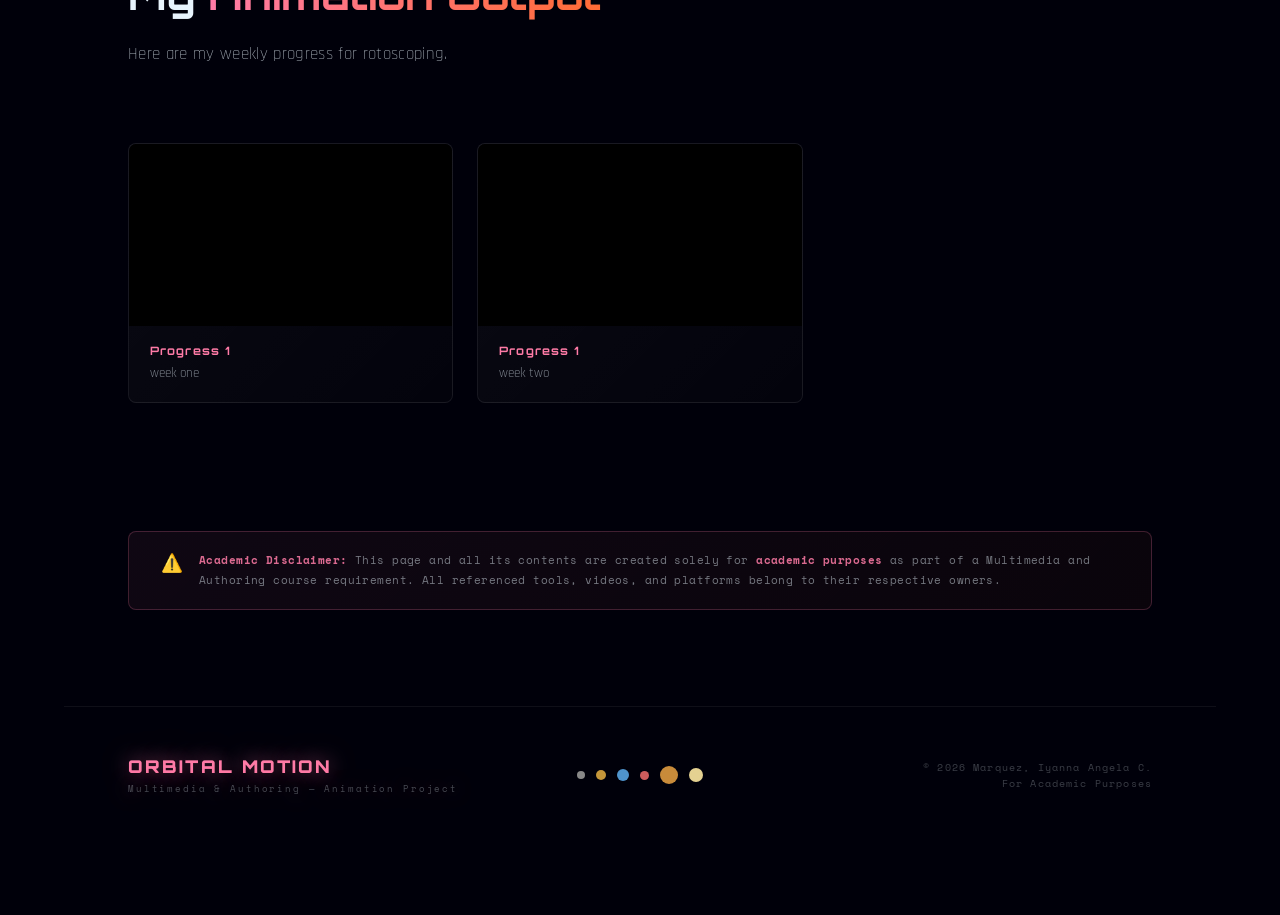
==== commit d5262973: "Update rotoscoping.html" ====
--- a/rotoscoping.html
+++ b/rotoscoping.html
@@ -194,15 +194,7 @@
           </div>
         </div>
       </div>
-      <div class="vd-box">
-        <span class="vd-icon">⚖️</span>
-        <div>
-          <span class="vd-label">Disclaimer</span>
-          <p class="vd-text">The video used as a reference in this project is <strong>not my original work</strong>. It was sourced from YouTube and is used solely for <strong>educational purposes</strong> as part of a Multimedia and Authoring course requirement. All rights and credits belong to the <strong>original creator</strong>. No copyright infringement is intended.</p>
-        </div>
-      </div>
-    </div>
-
+    
     <!-- RIGHT: Info -->
     <div>
       <p class="section-label">About</p>
@@ -238,8 +230,18 @@
 -->
   </div>
 </div>
-
+    
 <div class="divider"></div>
+
+  <div class="vd-box">
+        <span class="vd-icon">⚖️</span>
+        <div>
+          <span class="vd-label">Disclaimer</span>
+          <p class="vd-text">The video used as a reference in this project is <strong>not my original work</strong>. It was sourced from YouTube and is used solely for <strong>educational purposes</strong> as part of a Multimedia and Authoring course requirement. All rights and credits belong to the <strong>original creator</strong>. No copyright infringement is intended.</p>
+        </div>
+      </div>
+    </div>
+
 
 <!-- ═══ MEDIA GALLERY═══ -->
 <div class="section">
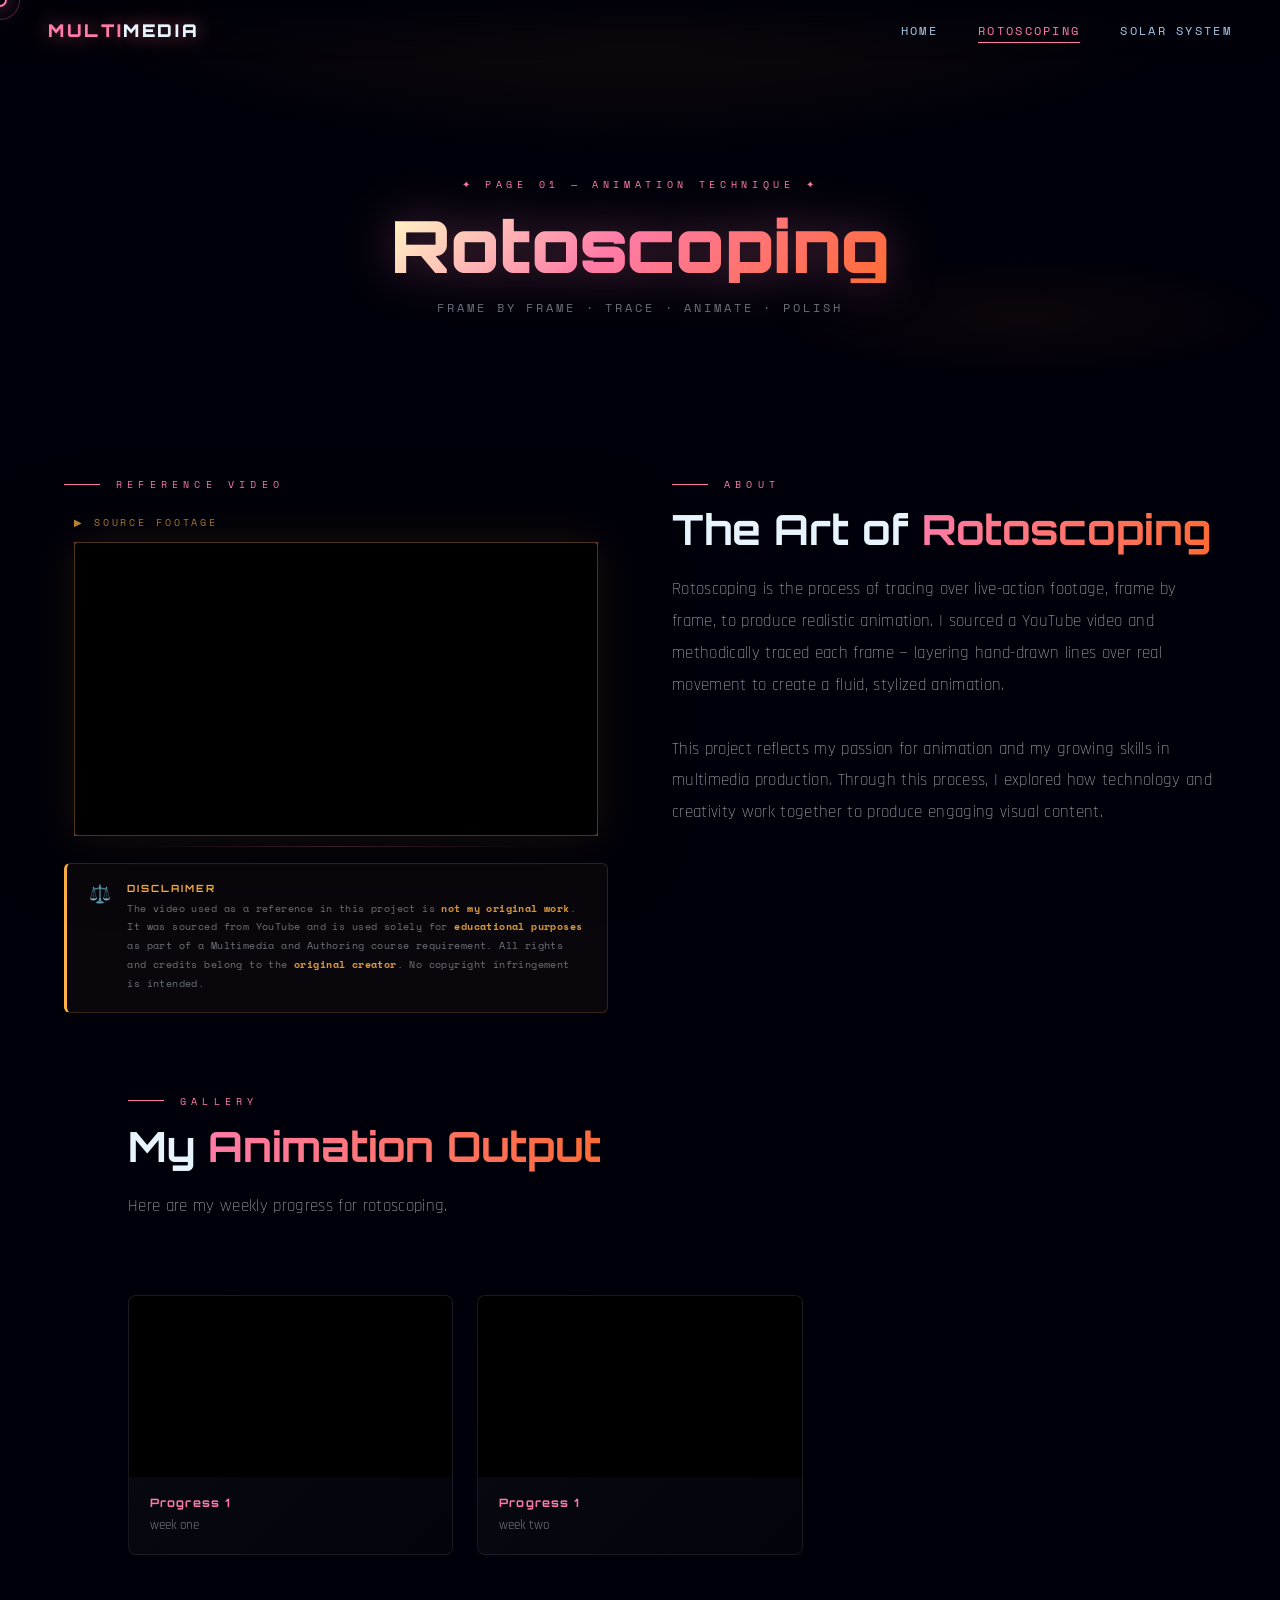
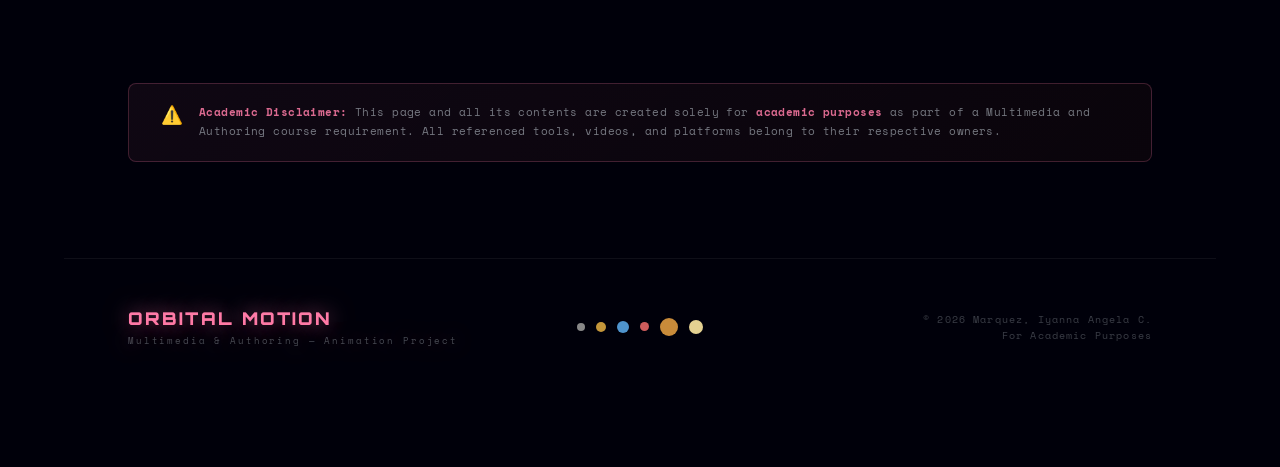
==== commit 5411e166: "Update rotoscoping.html" ====
--- a/rotoscoping.html
+++ b/rotoscoping.html
@@ -194,6 +194,17 @@
           </div>
         </div>
       </div>
+
+      <div class="divider"></div>
+
+  <div class="vd-box">
+        <span class="vd-icon">⚖️</span>
+        <div>
+          <span class="vd-label">Disclaimer</span>
+          <p class="vd-text">The video used as a reference in this project is <strong>not my original work</strong>. It was sourced from YouTube and is used solely for <strong>educational purposes</strong> as part of a Multimedia and Authoring course requirement. All rights and credits belong to the <strong>original creator</strong>. No copyright infringement is intended.</p>
+        </div>
+      </div>
+    </div>
     
     <!-- RIGHT: Info -->
     <div>
@@ -230,17 +241,6 @@
 -->
   </div>
 </div>
-    
-<div class="divider"></div>
-
-  <div class="vd-box">
-        <span class="vd-icon">⚖️</span>
-        <div>
-          <span class="vd-label">Disclaimer</span>
-          <p class="vd-text">The video used as a reference in this project is <strong>not my original work</strong>. It was sourced from YouTube and is used solely for <strong>educational purposes</strong> as part of a Multimedia and Authoring course requirement. All rights and credits belong to the <strong>original creator</strong>. No copyright infringement is intended.</p>
-        </div>
-      </div>
-    </div>
 
 
 <!-- ═══ MEDIA GALLERY═══ -->
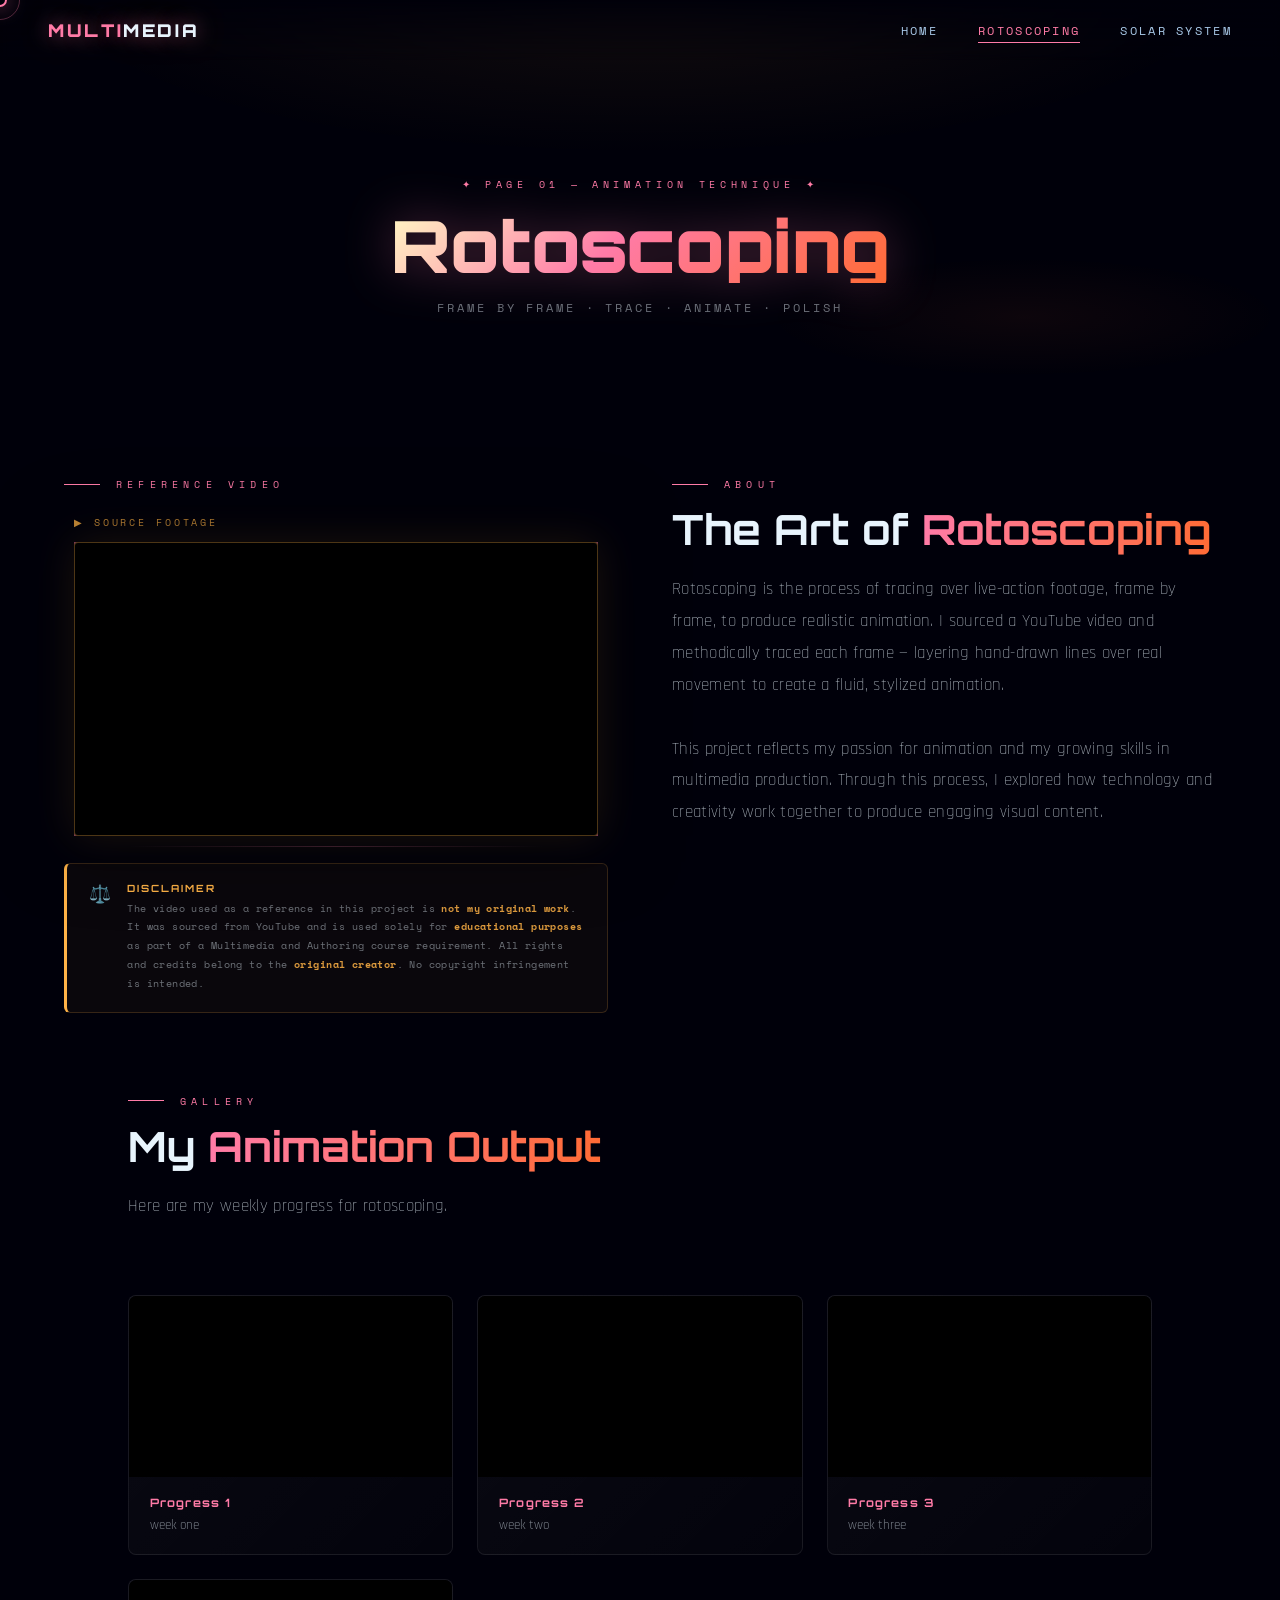
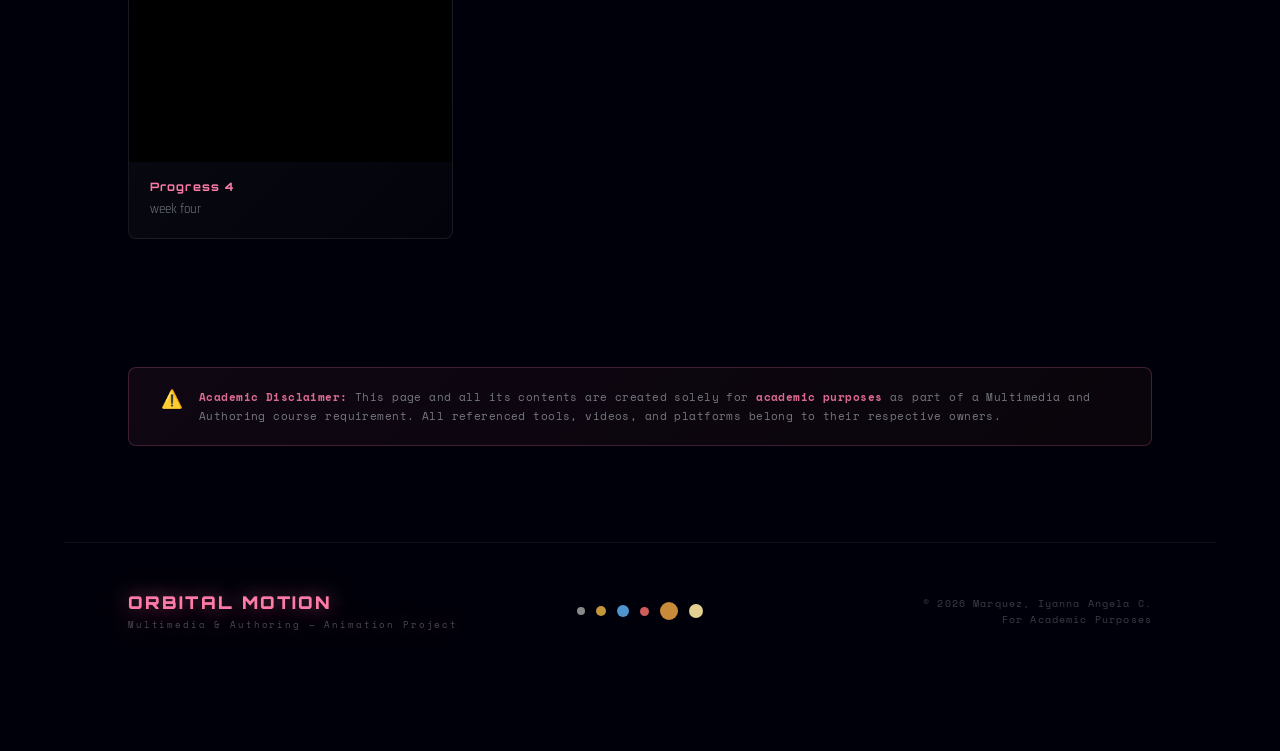
==== commit 0c84996e: "media" ====
--- a/rotoscoping.html
+++ b/rotoscoping.html
@@ -287,13 +287,32 @@
         <iframe src="https://www.youtube.com/embed/OAbvPOMg3tg" frameborder="0" allowfullscreen></iframe>
       </div>
       <div class="media-info">
-        <div class="media-title">Progress 1</div>
+        <div class="media-title">Progress 2</div>
         <div class="media-desc">week two</div>
       </div>
     </div>
 
         <!-- Progress 3 -->   
-
+     <div class="media-card">
+      <div class="media-embed">
+        <iframe src="https://www.youtube.com/embed/k4Dq-t_VOJc" frameborder="0" allowfullscreen></iframe> 
+      </div>
+      <div class="media-info">
+        <div class="media-title">Progress 3</div>
+        <div class="media-desc">week three</div>
+      </div>
+    </div>
+
+      <!-- Progress 4 -->
+     <div class="media-card">
+      <div class="media-embed">
+        <iframe src="https://www.youtube.com/embed/yy57o_-etJs" frameborder="0" allowfullscreen></iframe> 
+      </div>
+      <div class="media-info">
+        <div class="media-title">Progress 4</div>
+        <div class="media-desc">week four</div>
+      </div>
+    </div>
   </div>
 </div>
 
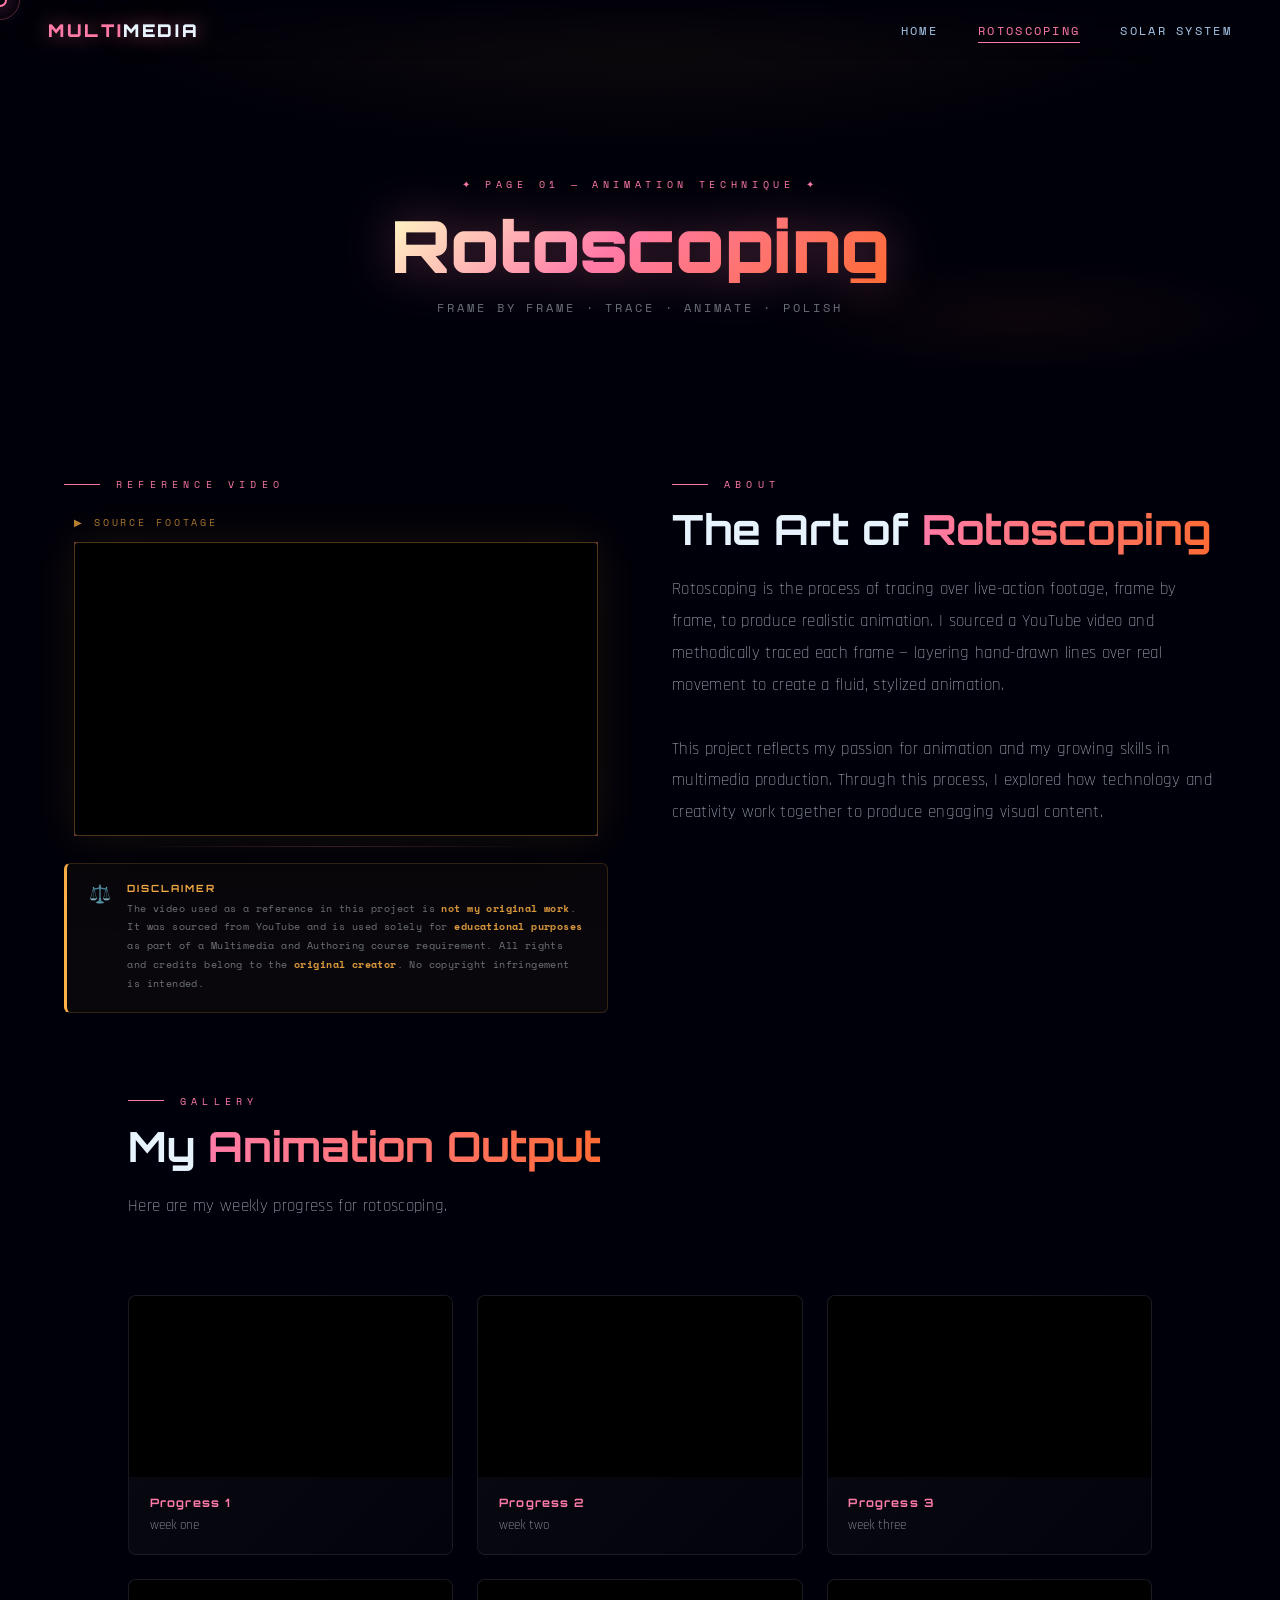
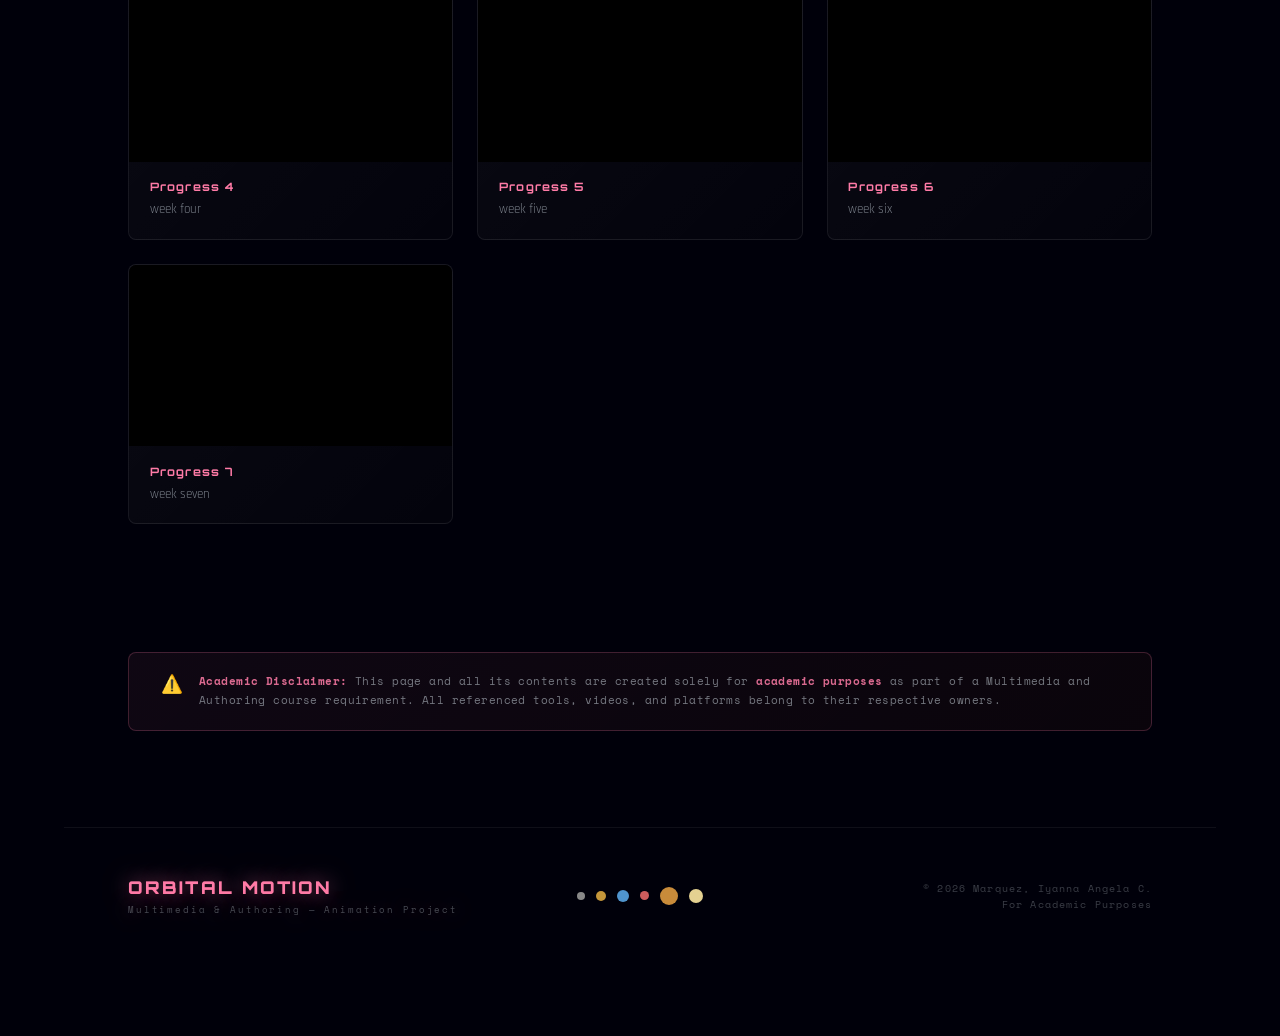
==== commit a5058778: "br" ====
--- a/rotoscoping.html
+++ b/rotoscoping.html
@@ -1,10 +1,10 @@
 <!DOCTYPE html>
 <html lang="en">
 <head>
-<meta charset="UTF-8"/>
-<meta name="viewport" content="width=device-width, initial-scale=1.0"/>
+<meta charset="UTF-8">
+<meta name="viewport" content="width=device-width, initial-scale=1.0">
 <title>Rotoscoping</title>
-<link rel="stylesheet" href="style.css"/>
+<link rel="stylesheet" href="style.css">
 <style>
 
   /* ─── PAGE ACCENT ─── */
@@ -270,7 +270,7 @@
       </div>
     </div> --!>
 
-    <!-- Progress 1 -->
+    <!-- Progress 1 
     <div class="media-card">
       <div class="media-embed">
         <iframe src="https://www.youtube.com/embed/d7saIX1YpRc" frameborder="0" allowfullscreen></iframe>
@@ -281,7 +281,7 @@
       </div>
     </div>
     
-       <!-- Progress 2 -->
+       <!-- Progress 2 
     <div class="media-card">
       <div class="media-embed">
         <iframe src="https://www.youtube.com/embed/OAbvPOMg3tg" frameborder="0" allowfullscreen></iframe>
@@ -298,21 +298,87 @@
         <iframe src="https://www.youtube.com/embed/k4Dq-t_VOJc" frameborder="0" allowfullscreen></iframe> 
       </div>
       <div class="media-info">
+        <div class="media-title">Progress 1</div>
+        <div class="media-desc">week one</div>
+      </div>
+    </div>
+
+      <!-- Progress 4 -->
+     <div class="media-card">
+      <div class="media-embed">
+        <iframe src="https://www.youtube.com/embed/yy57o_-etJs" frameborder="0" allowfullscreen></iframe> 
+      </div>
+      <div class="media-info">
+        <div class="media-title">Progress 2</div>
+        <div class="media-desc">week two</div>
+      </div>
+    </div>
+
+    <!-- Progress 5 -->
+     <div class="media-card">
+      <div class="media-embed">
+        <iframe src="https://www.youtube.com/embed/cQ4UBQipE4c" frameborder="0" allowfullscreen></iframe> 
+      </div>
+      <div class="media-info">
         <div class="media-title">Progress 3</div>
         <div class="media-desc">week three</div>
       </div>
     </div>
 
-      <!-- Progress 4 -->
-     <div class="media-card">
-      <div class="media-embed">
-        <iframe src="https://www.youtube.com/embed/yy57o_-etJs" frameborder="0" allowfullscreen></iframe> 
+    <!-- Progress 6 -->
+     <div class="media-card">
+      <div class="media-embed">
+        <iframe src="https://www.youtube.com/embed/ipVmcRyFdm0" frameborder="0" allowfullscreen></iframe> 
       </div>
       <div class="media-info">
         <div class="media-title">Progress 4</div>
         <div class="media-desc">week four</div>
       </div>
-    </div>
+     </div>
+
+    <!-- Progress 7 -->
+     <div class="media-card">
+      <div class="media-embed">
+        <iframe src="https://www.youtube.com/embed/uZ9TGMto8C4" frameborder="0" allowfullscreen></iframe> 
+      </div>
+      <div class="media-info">
+        <div class="media-title">Progress 5</div>
+        <div class="media-desc">week five</div>
+      </div>
+     </div>
+
+    <!-- Progress 8 -->
+     <div class="media-card">
+      <div class="media-embed">
+        <iframe src="https://www.youtube.com/embed/0w_hffRe3Ts" frameborder="0" allowfullscreen></iframe> 
+      </div>
+      <div class="media-info">
+        <div class="media-title">Progress 6</div>
+        <div class="media-desc">week six</div>
+      </div>
+     </div>
+
+    <!-- Progress 9 -->
+     <div class="media-card">
+      <div class="media-embed">
+        <iframe src="https://www.youtube.com/embed/JeFd-2m3pCo" frameborder="0" allowfullscreen></iframe> 
+      </div>
+      <div class="media-info">
+        <div class="media-title">Progress 7</div>
+        <div class="media-desc">week seven</div>
+      </div>
+     </div>
+
+    <!-- Progress 10 
+     <div class="media-card">
+      <div class="media-embed">
+        <iframe src="https://www.youtube.com/embed/cQ4UBQipE4c" frameborder="0" allowfullscreen></iframe> 
+      </div>
+      <div class="media-info">
+        <div class="media-title">Progress 10</div>
+        <div class="media-desc">week ten</div>
+      </div>
+     </div> -->
   </div>
 </div>
 
@@ -335,7 +401,7 @@
     <div class="fp" style="background:#c88b3a;width:18px;height:18px;"></div>
     <div class="fp" style="background:#e4d191;width:14px;height:14px;"></div>
   </div>
-  <div class="footer-copy">© 2026 Marquez, Iyanna Angela C.<br/>For Academic Purposes</div>
+  <div class="footer-copy">© 2026 Marquez, Iyanna Angela C.<br>For Academic Purposes</div>
 </footer>
 
 <script src="stars.js"></script>
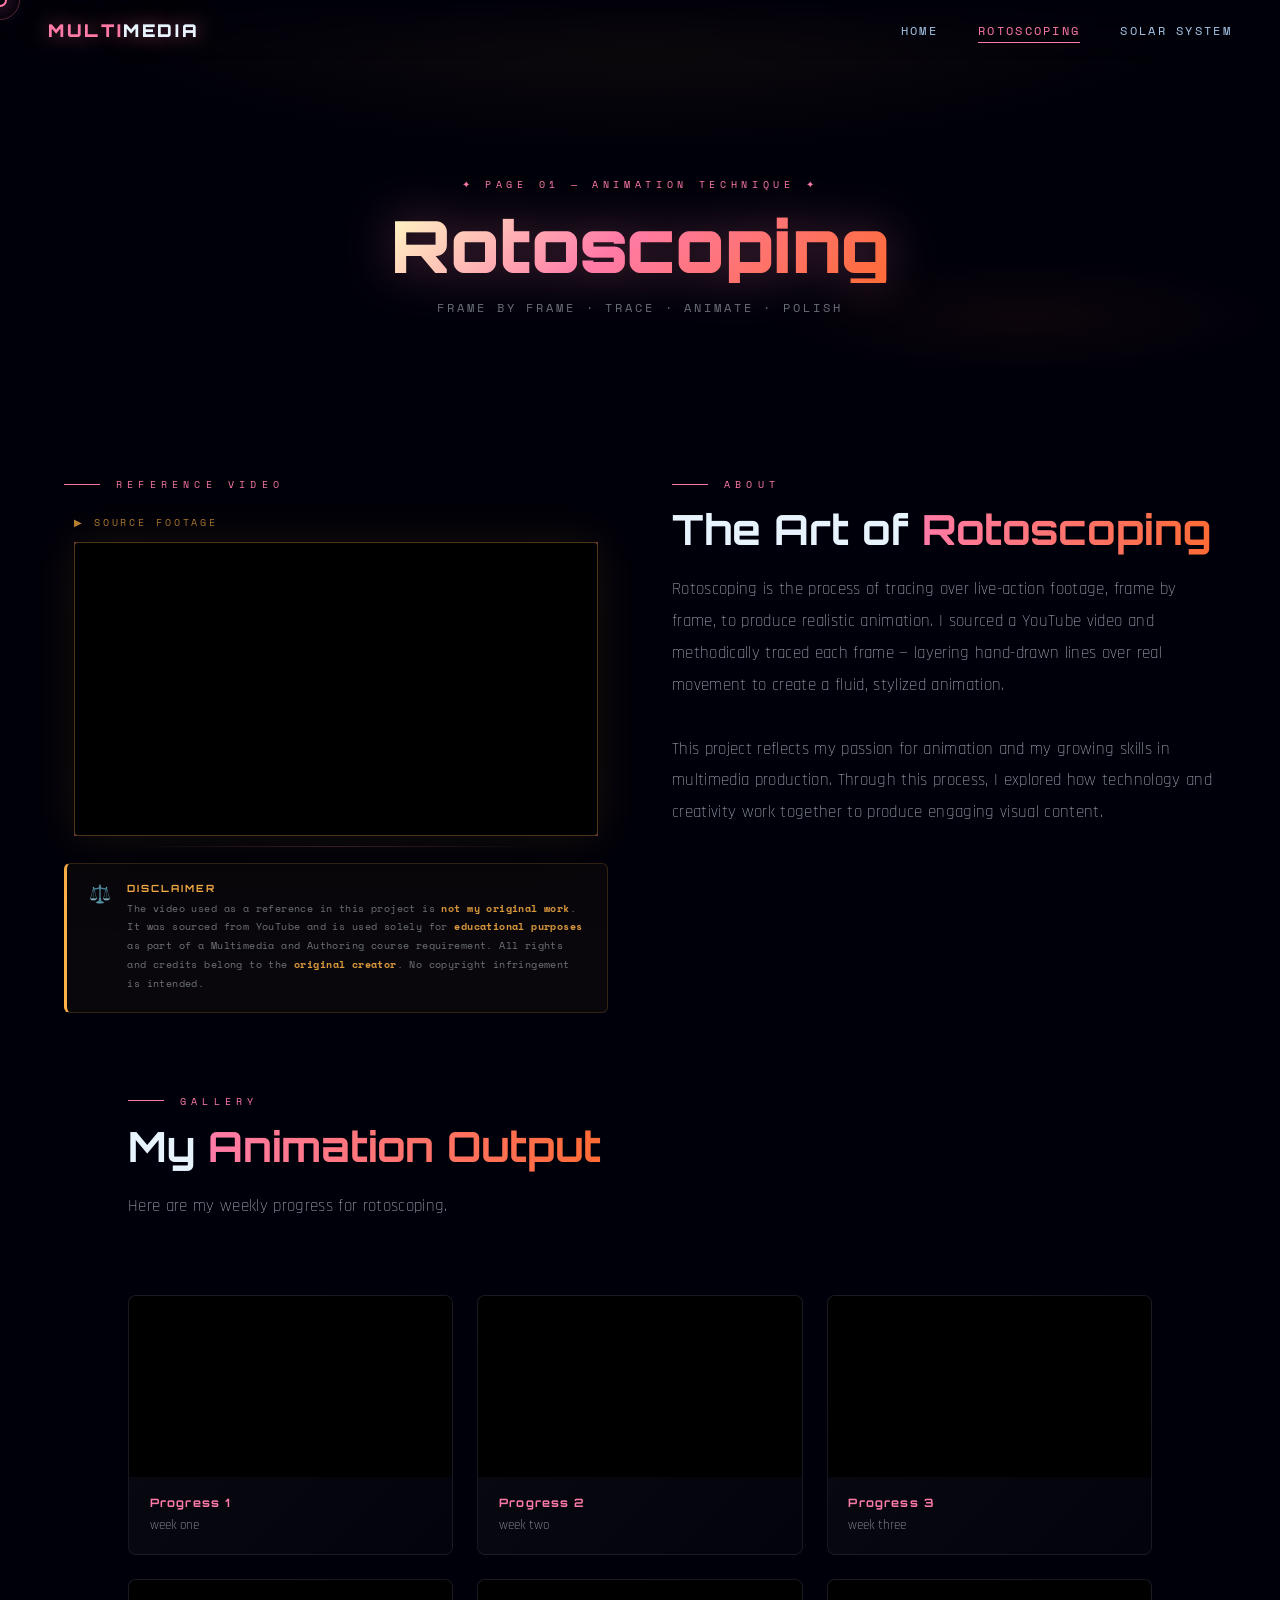
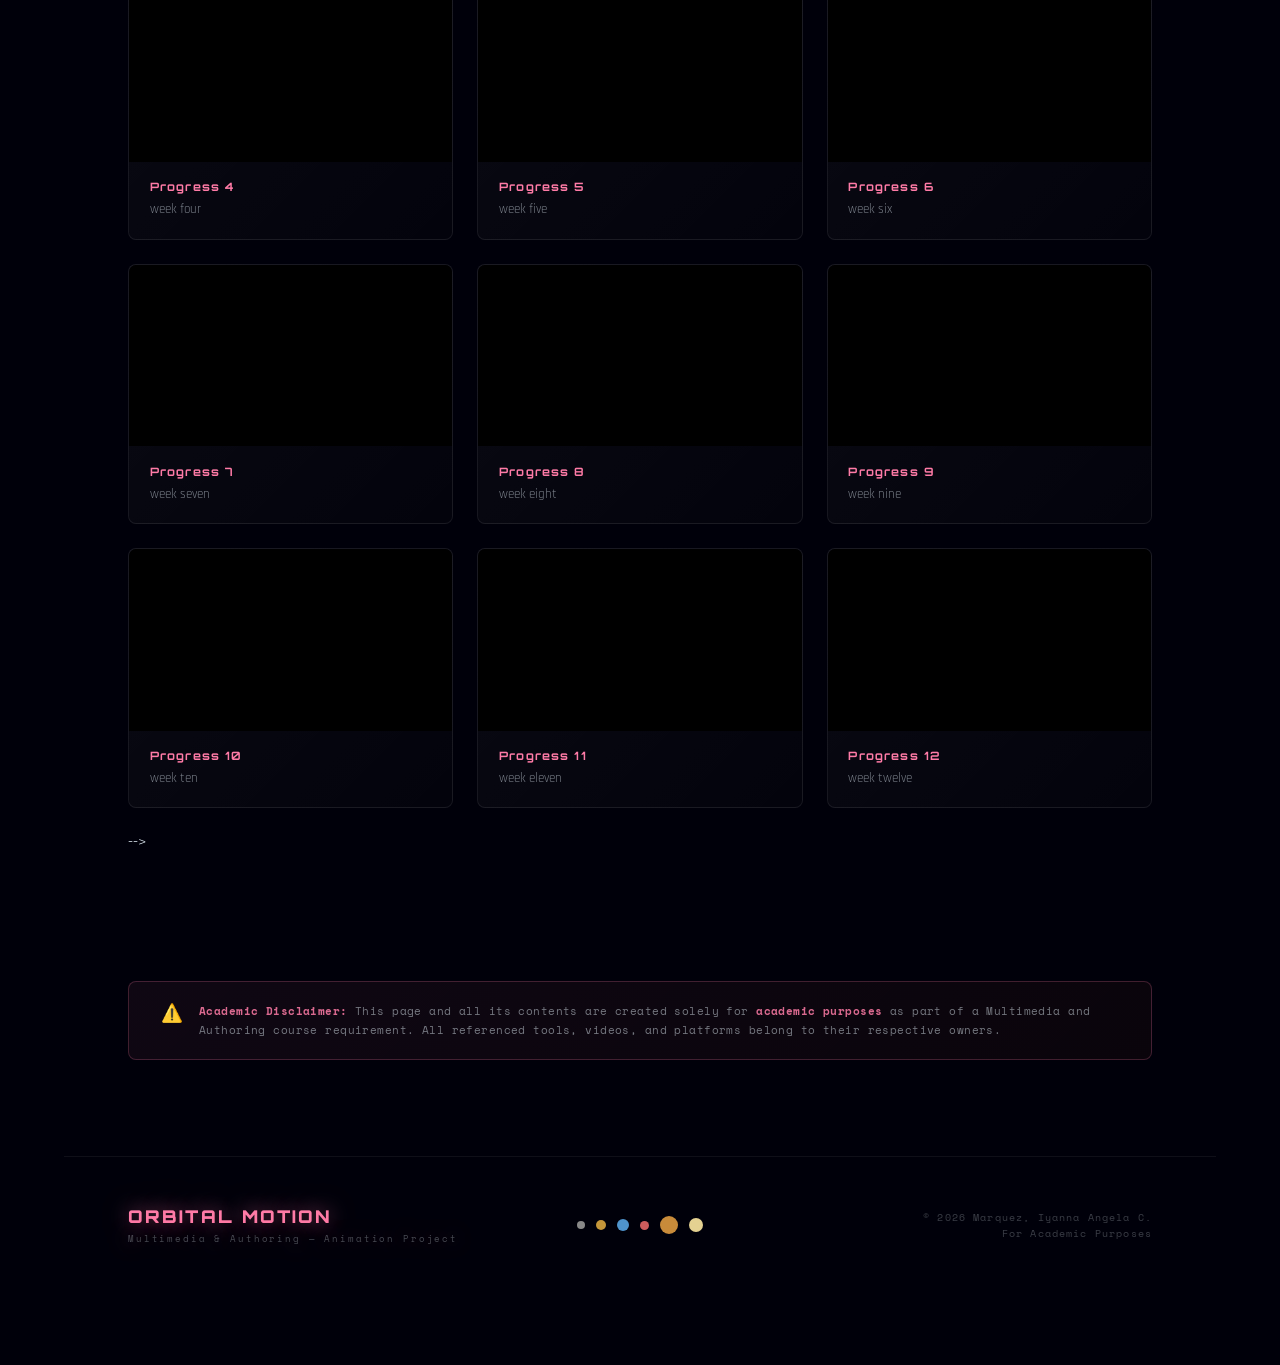
==== commit 9e519a92: "embed roto" ====
--- a/rotoscoping.html
+++ b/rotoscoping.html
@@ -270,10 +270,10 @@
       </div>
     </div> --!>
 
-    <!-- Progress 1 
+    <!-- Progress 1 -->
     <div class="media-card">
       <div class="media-embed">
-        <iframe src="https://www.youtube.com/embed/d7saIX1YpRc" frameborder="0" allowfullscreen></iframe>
+        <iframe src="https://www.youtube.com/embed/148o7l1A8N4" frameborder="0" allowfullscreen></iframe>
       </div>
       <div class="media-info">
         <div class="media-title">Progress 1</div>
@@ -281,10 +281,10 @@
       </div>
     </div>
     
-       <!-- Progress 2 
+       <!-- Progress 2 -->
     <div class="media-card">
       <div class="media-embed">
-        <iframe src="https://www.youtube.com/embed/OAbvPOMg3tg" frameborder="0" allowfullscreen></iframe>
+        <iframe src="https://www.youtube.com/embed/5Sbg_CbxGLI" frameborder="0" allowfullscreen></iframe>
       </div>
       <div class="media-info">
         <div class="media-title">Progress 2</div>
@@ -298,59 +298,37 @@
         <iframe src="https://www.youtube.com/embed/k4Dq-t_VOJc" frameborder="0" allowfullscreen></iframe> 
       </div>
       <div class="media-info">
-        <div class="media-title">Progress 1</div>
-        <div class="media-desc">week one</div>
-      </div>
-    </div>
-
-      <!-- Progress 4 -->
-     <div class="media-card">
-      <div class="media-embed">
-        <iframe src="https://www.youtube.com/embed/yy57o_-etJs" frameborder="0" allowfullscreen></iframe> 
-      </div>
-      <div class="media-info">
-        <div class="media-title">Progress 2</div>
-        <div class="media-desc">week two</div>
-      </div>
-    </div>
-
-    <!-- Progress 5 -->
-     <div class="media-card">
-      <div class="media-embed">
-        <iframe src="https://www.youtube.com/embed/cQ4UBQipE4c" frameborder="0" allowfullscreen></iframe> 
-      </div>
-      <div class="media-info">
         <div class="media-title">Progress 3</div>
         <div class="media-desc">week three</div>
       </div>
     </div>
 
-    <!-- Progress 6 -->
-     <div class="media-card">
-      <div class="media-embed">
-        <iframe src="https://www.youtube.com/embed/ipVmcRyFdm0" frameborder="0" allowfullscreen></iframe> 
+      <!-- Progress 4 -->
+     <div class="media-card">
+      <div class="media-embed">
+        <iframe src="https://www.youtube.com/embed/yy57o_-etJs" frameborder="0" allowfullscreen></iframe> 
       </div>
       <div class="media-info">
         <div class="media-title">Progress 4</div>
         <div class="media-desc">week four</div>
       </div>
-     </div>
-
-    <!-- Progress 7 -->
-     <div class="media-card">
-      <div class="media-embed">
-        <iframe src="https://www.youtube.com/embed/uZ9TGMto8C4" frameborder="0" allowfullscreen></iframe> 
+    </div>
+
+    <!-- Progress 5 -->
+     <div class="media-card">
+      <div class="media-embed">
+        <iframe src="https://www.youtube.com/embed/cQ4UBQipE4c" frameborder="0" allowfullscreen></iframe> 
       </div>
       <div class="media-info">
         <div class="media-title">Progress 5</div>
         <div class="media-desc">week five</div>
       </div>
-     </div>
-
-    <!-- Progress 8 -->
-     <div class="media-card">
-      <div class="media-embed">
-        <iframe src="https://www.youtube.com/embed/0w_hffRe3Ts" frameborder="0" allowfullscreen></iframe> 
+    </div>
+
+    <!-- Progress 6 -->
+     <div class="media-card">
+      <div class="media-embed">
+        <iframe src="https://www.youtube.com/embed/ipVmcRyFdm0" frameborder="0" allowfullscreen></iframe> 
       </div>
       <div class="media-info">
         <div class="media-title">Progress 6</div>
@@ -358,10 +336,10 @@
       </div>
      </div>
 
-    <!-- Progress 9 -->
-     <div class="media-card">
-      <div class="media-embed">
-        <iframe src="https://www.youtube.com/embed/JeFd-2m3pCo" frameborder="0" allowfullscreen></iframe> 
+    <!-- Progress 7 -->
+     <div class="media-card">
+      <div class="media-embed">
+        <iframe src="https://www.youtube.com/embed/uZ9TGMto8C4" frameborder="0" allowfullscreen></iframe> 
       </div>
       <div class="media-info">
         <div class="media-title">Progress 7</div>
@@ -369,16 +347,60 @@
       </div>
      </div>
 
-    <!-- Progress 10 
-     <div class="media-card">
-      <div class="media-embed">
-        <iframe src="https://www.youtube.com/embed/cQ4UBQipE4c" frameborder="0" allowfullscreen></iframe> 
+    <!-- Progress 8 -->
+     <div class="media-card">
+      <div class="media-embed">
+        <iframe src="https://www.youtube.com/embed/0w_hffRe3Ts" frameborder="0" allowfullscreen></iframe> 
+      </div>
+      <div class="media-info">
+        <div class="media-title">Progress 8</div>
+        <div class="media-desc">week eight</div>
+      </div>
+     </div>
+
+    <!-- Progress 9 -->
+     <div class="media-card">
+      <div class="media-embed">
+        <iframe src="https://www.youtube.com/embed/JeFd-2m3pCo" frameborder="0" allowfullscreen></iframe> 
+      </div>
+      <div class="media-info">
+        <div class="media-title">Progress 9</div>
+        <div class="media-desc">week nine</div>
+      </div>
+     </div>
+
+    <!-- Progress 10 -->
+     <div class="media-card">
+      <div class="media-embed">
+        <iframe src="https://www.youtube.com/embed/sBycN-fov_s" frameborder="0" allowfullscreen></iframe> 
       </div>
       <div class="media-info">
         <div class="media-title">Progress 10</div>
         <div class="media-desc">week ten</div>
       </div>
-     </div> -->
+     </div> 
+    
+    <!-- Progress 11 -->
+     <div class="media-card">
+      <div class="media-embed">
+        <iframe src="https://www.youtube.com/embed/og2Lp_NLtpw" frameborder="0" allowfullscreen></iframe> 
+      </div>
+      <div class="media-info">
+        <div class="media-title">Progress 11</div>
+        <div class="media-desc">week eleven</div>
+      </div>
+     </div> 
+    
+    <!-- Progress 12 -->
+     <div class="media-card">
+      <div class="media-embed">
+        <iframe src="https://www.youtube.com/embed/ExfPeS8UMZI" frameborder="0" allowfullscreen></iframe> 
+      </div>
+      <div class="media-info">
+        <div class="media-title">Progress 12</div>
+        <div class="media-desc">week twelve</div>
+      </div>
+     </div>  -->
   </div>
 </div>
 
--- a/style.css
+++ b/style.css
@@ -190,6 +190,10 @@
 .media-embed iframe {
   position: absolute; inset: 0; width: 100%; height: 100%;
 }
+.media-embed video {
+  position: absolute; inset: 0; width: 100%; height: 100%;
+  object-fit: cover;
+}
 .media-placeholder {
   position: relative; width: 100%; aspect-ratio: 16/9;
   background: linear-gradient(135deg, rgba(10,10,40,0.9), rgba(5,5,20,0.95));
